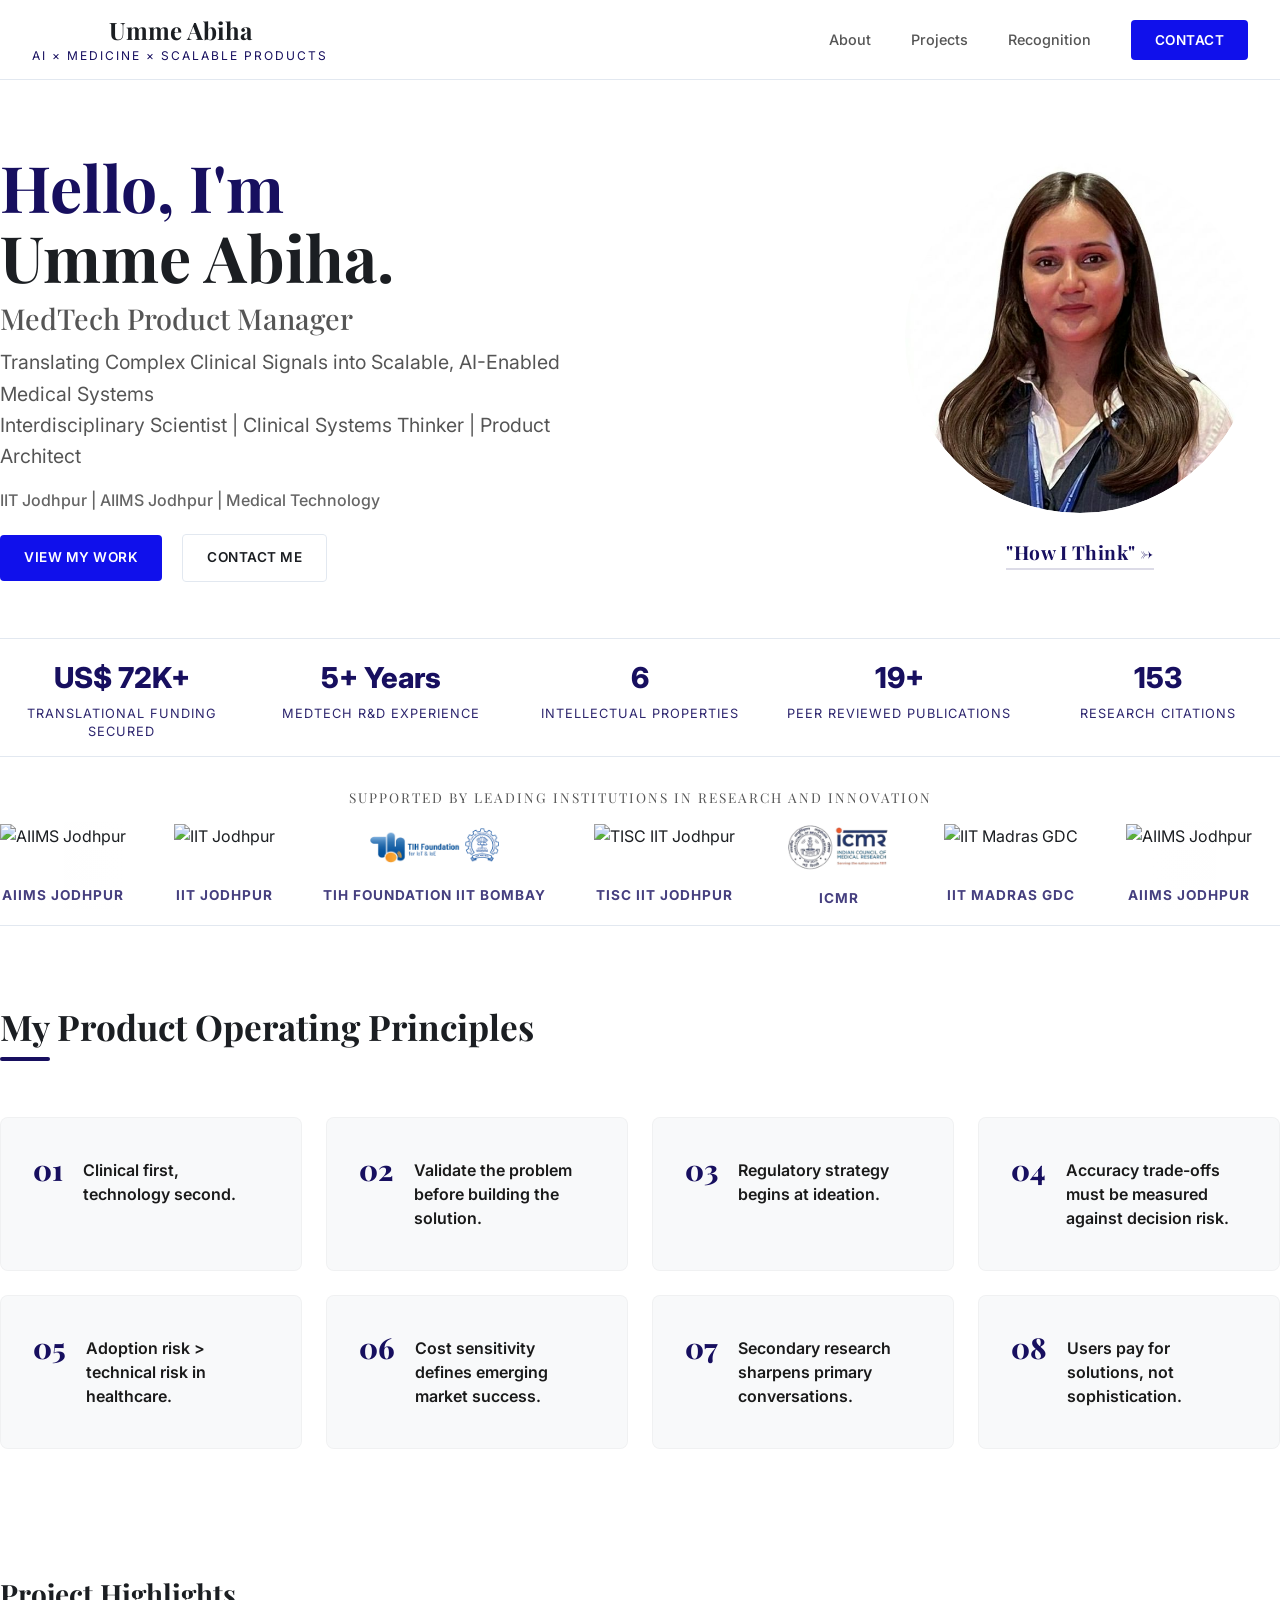
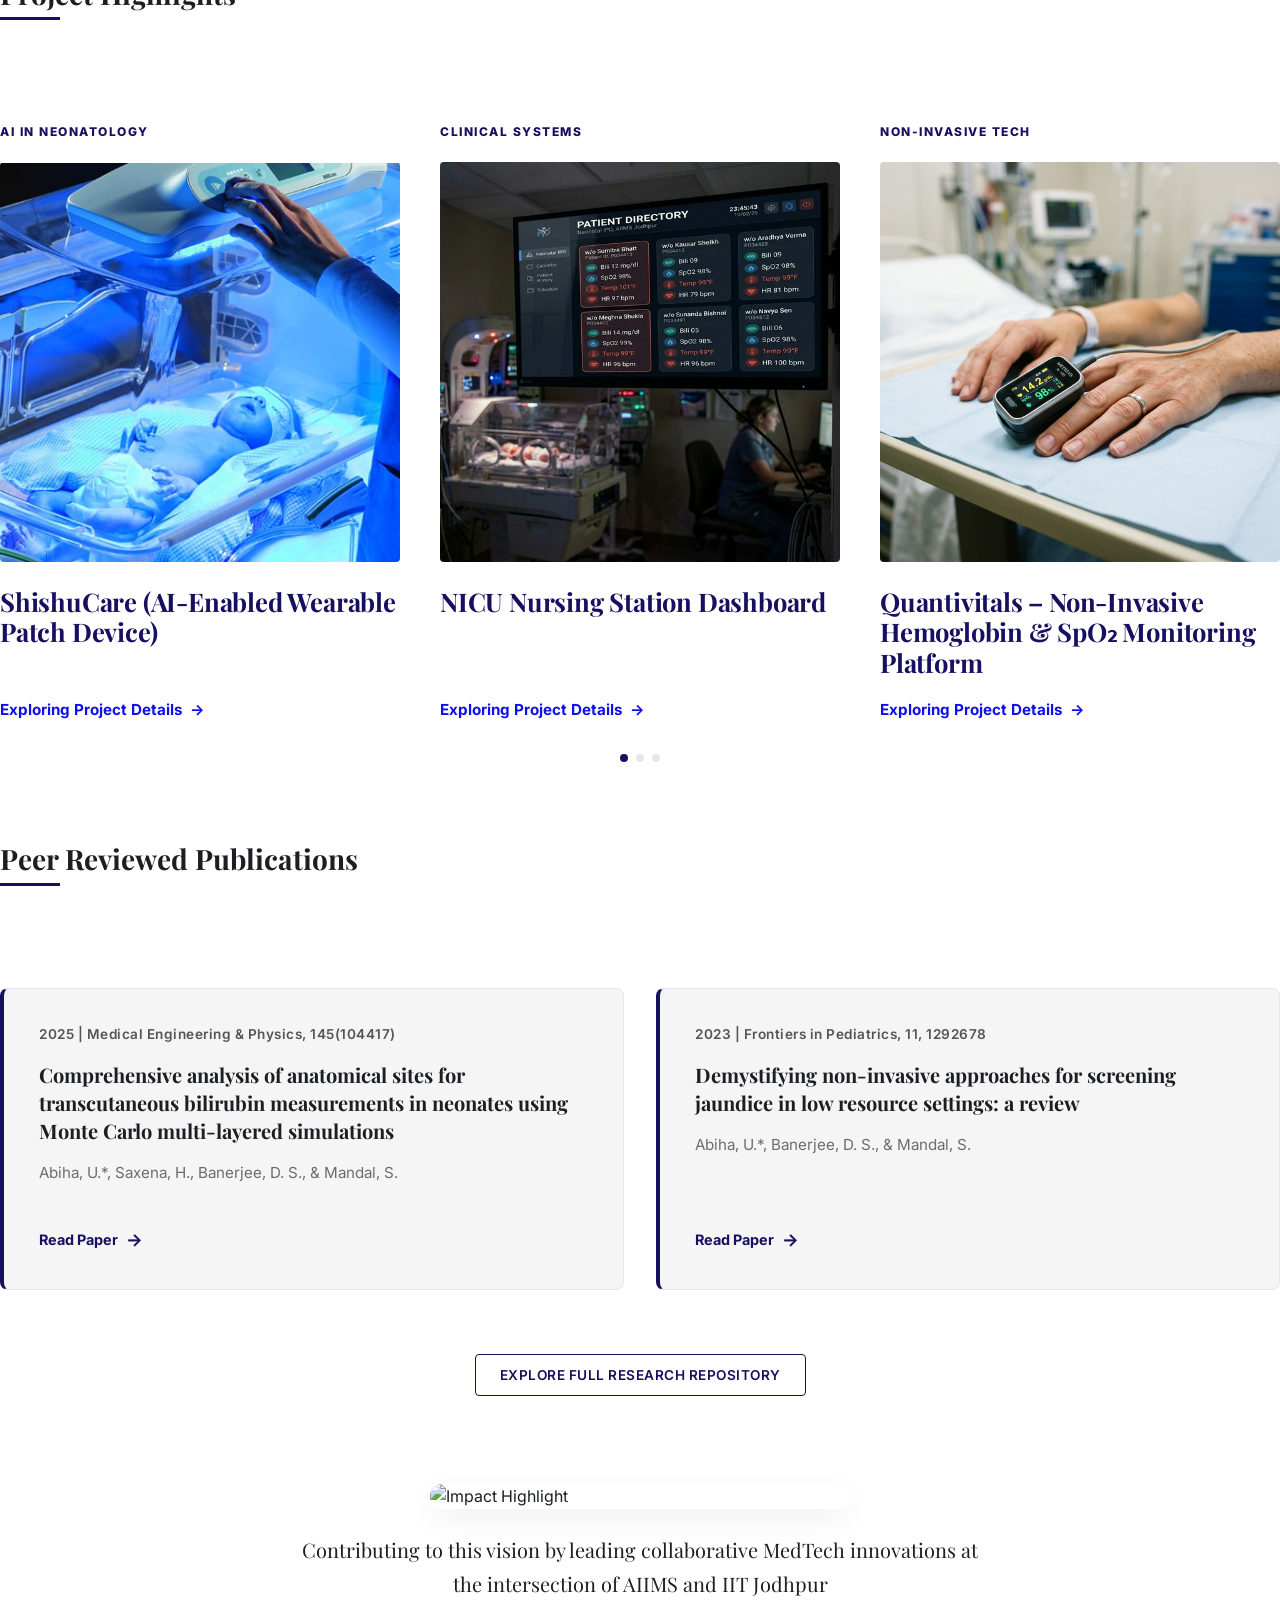
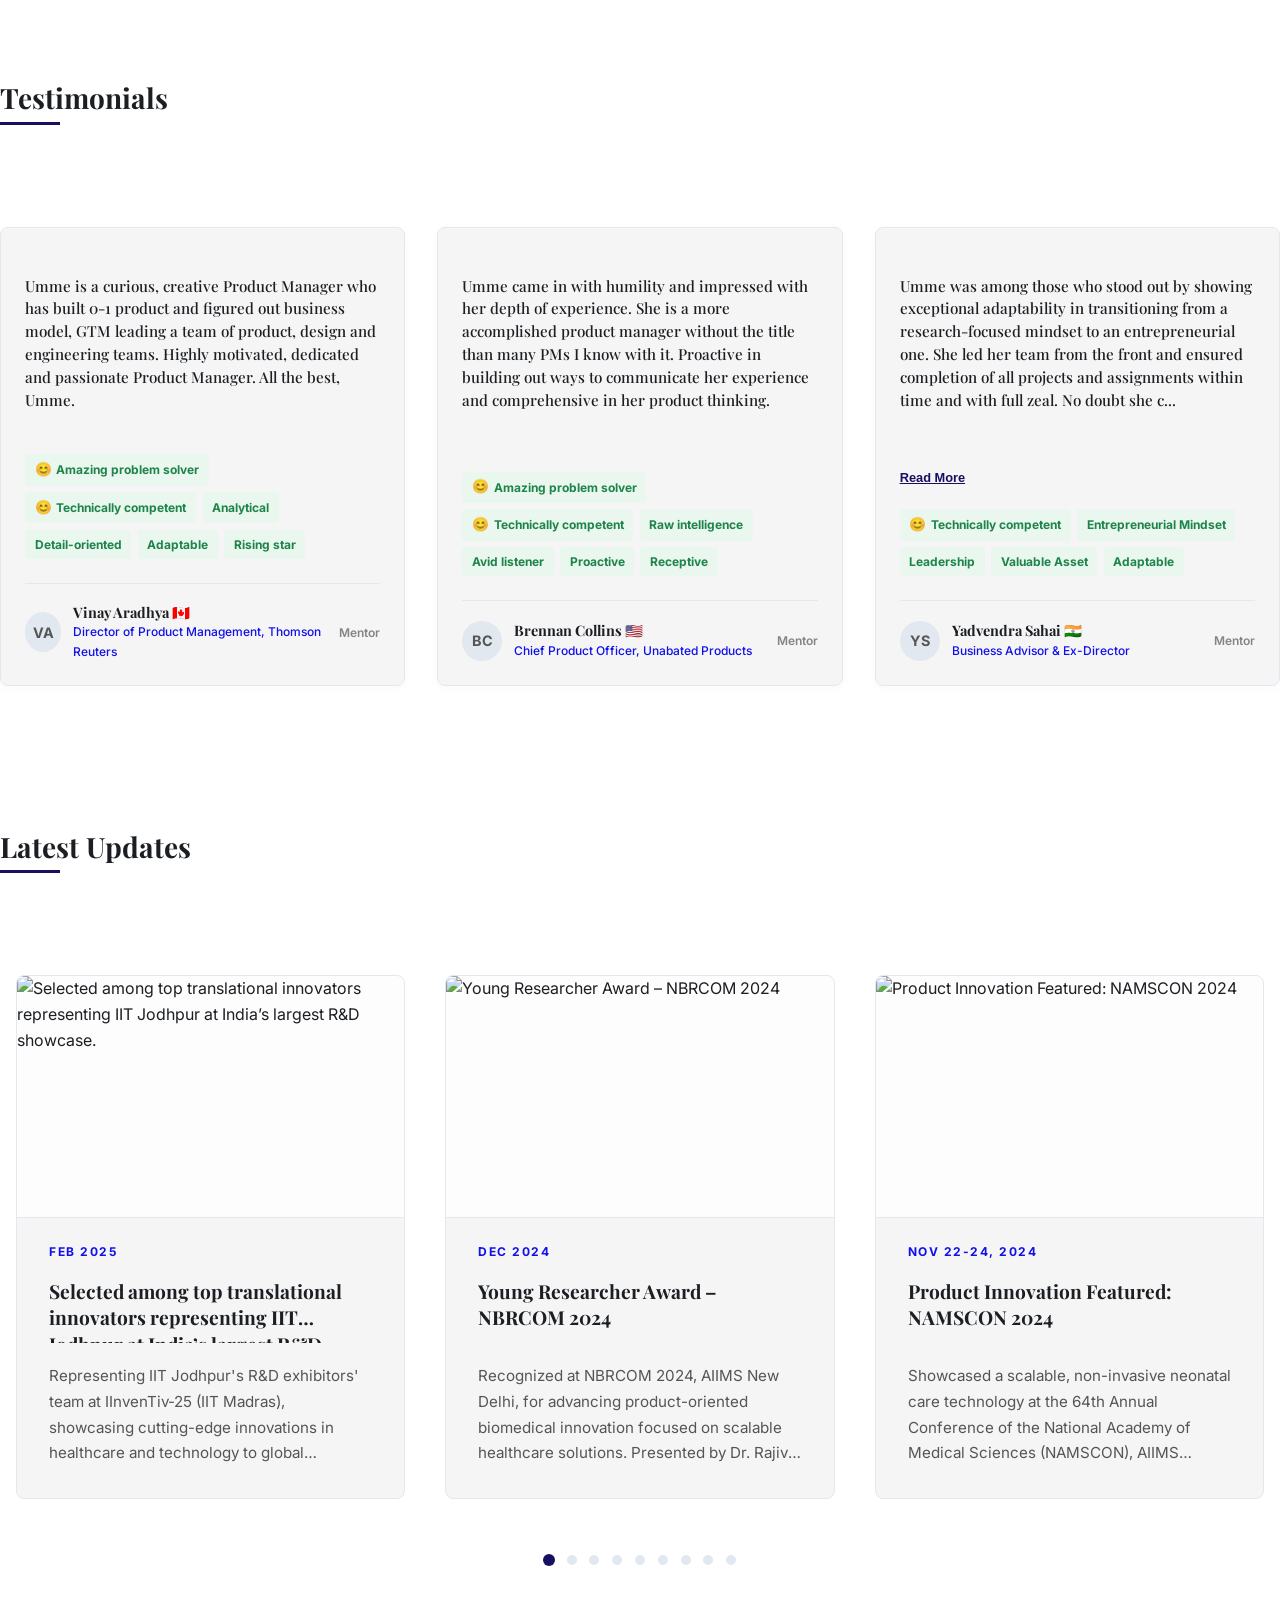
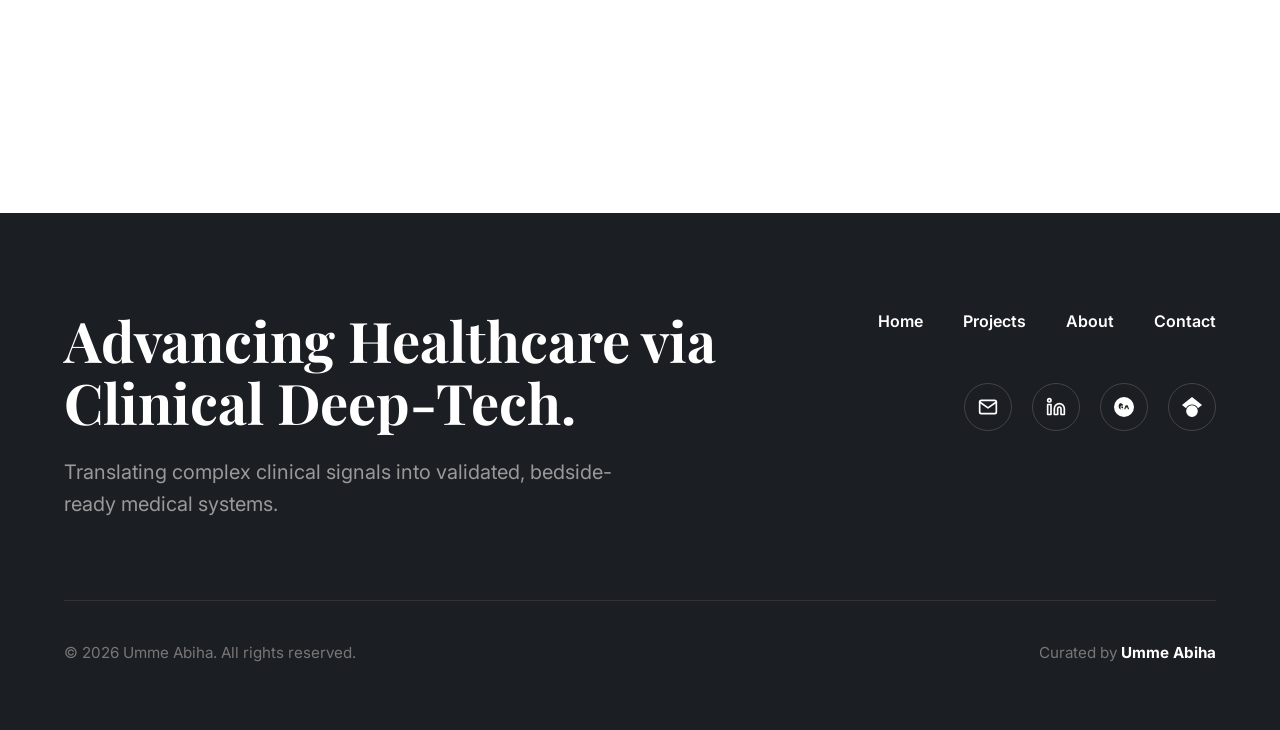
==== index.html @ c5a29313 "Initialize portfolio with site from Downloads" ====
<!DOCTYPE html>
<html lang="en">

<head>
    <meta charset="UTF-8">
    <meta name="viewport" content="width=device-width, initial-scale=1.0">
    <title>Science & Product | Umme Abiha</title>
    <meta name="description" content="Portfolio of a Scientific and Product Manager">

    <!-- Fonts -->
    <link rel="preconnect" href="https://fonts.googleapis.com">
    <link rel="preconnect" href="https://fonts.gstatic.com" crossorigin>
    <link
        href="https://fonts.googleapis.com/css2?family=Inter:wght@300;400;500;600;700&family=Playfair+Display:wght@400;700&display=swap"
        rel="stylesheet">

    <!-- Styles -->
    <link rel="stylesheet" href="css/styles.css?v=6">
</head>

<body>
    <div id="app-layout">
        <header id="main-header">
            <div class="container">
                <a href="#home" class="logo">
                    <span class="logo-name">Umme Abiha</span>
                    <span class="logo-title">AI × Medicine × Scalable Products</span>
                </a>

                <button id="mobile-menu-btn" aria-label="Toggle Menu">
                    <span></span>
                    <span></span>
                    <span></span>
                </button>

                <nav id="main-nav">
                    <ul>
                        <li><a href="#about" data-page="about">About</a></li>
                        <li><a href="#projects" data-page="projects">Projects</a></li>
                        <li><a href="#recognition" data-page="recognition">Recognition</a></li>
                        <li><a href="#contact" data-page="contact" class="btn-primary">Contact</a></li>
                    </ul>
                </nav>
            </div>
        </header>

        <main id="main-content">
            <!-- Content injected via JS -->
            <div class="loading-spinner"></div>
        </main>


        <footer id="main-footer">
            <div class="container">
                <div class="footer-cta-row">
                    <div class="footer-cta-content">
                        <h3 class="footer-cta-title">Advancing Healthcare via Clinical Deep-Tech.</h3>
                        <p class="footer-cta-subtext">Translating complex clinical signals into validated, bedside-ready
                            medical systems.</p>
                    </div>
                    <div class="footer-nav-col">
                        <ul class="footer-nav-links">
                            <li><a href="#home">Home</a></li>
                            <li><a href="#projects">Projects</a></li>
                            <li><a href="#about">About</a></li>
                            <li><a href="#contact">Contact</a></li>
                        </ul>
                        <div class="footer-social-circles">
                            <a href="mailto:drummeabiha04@gmail.com" class="social-circle" aria-label="Email">
                                <svg viewBox="0 0 24 24" fill="none" stroke="currentColor" stroke-width="2"
                                    stroke-linecap="round" stroke-linejoin="round">
                                    <path
                                        d="M4 4h16c1.1 0 2 .9 2 2v12c0 1.1-.9 2-2 2H4c-1.1 0-2-.9-2-2V6c0-1.1.9-2 2-2z">
                                    </path>
                                    <polyline points="22,6 12,13 2,6"></polyline>
                                </svg>
                            </a>
                            <a href="https://www.linkedin.com/in/umme-abiha-884296121/" class="social-circle"
                                target="_blank" aria-label="LinkedIn">
                                <svg viewBox="0 0 24 24" fill="none" stroke="currentColor" stroke-width="2"
                                    stroke-linecap="round" stroke-linejoin="round">
                                    <path
                                        d="M16 8a6 6 0 0 1 6 6v7h-4v-7a2 2 0 0 0-2-2 2 2 0 0 0-2 2v7h-4v-7a6 6 0 0 1 6-6z">
                                    </path>
                                    <rect x="2" y="9" width="4" height="12"></rect>
                                    <circle cx="4" cy="4" r="2"></circle>
                                </svg>
                            </a>
                            <a href="https://www.researchgate.net/profile/Umme-Abiha-2" class="social-circle"
                                target="_blank" aria-label="ResearchGate">
                                <svg viewBox="0 0 24 24" fill="currentColor">
                                    <path
                                        d="M19.5,4.5a1.5,1.5,0,0,1,1.5,1.5,1.5,1.5,0,0,1-1.5,1.5,1.5,1.5,0,0,1-1.5-1.5A1.5,1.5,0,0,1,19.5,4.5ZM13.88,10.12l-1.61,4.28a.18.18,0,0,0,.19.25h1.22l.66-2H16l.66,2h1.22a.18.18,0,0,0,.19-.25l-1.61-4.28a.42.42,0,0,0-.39-.27H14.27A.42.42,0,0,0,13.88,10.12ZM24,12A12,12,0,1,1,12,0,12,12,0,0,1,24,12ZM10.51,7.22l-.18-.08A1.88,1.88,0,0,0,9,7.06a3.25,3.25,0,0,0-2.47,1.15A4.47,4.47,0,0,0,5.63,11a5.61,5.61,0,0,0,.3,2,3.31,3.31,0,0,0,1.21,1.53,2.77,2.77,0,0,0,1.59.45,3.35,3.35,0,0,0,2.1-.73V11.45H8.76l-.16.12a.18.18,0,0,0-.07.21l.48,1.26a.18.18,0,0,0,.21.11h1.31v.61a1.2,1.2,0,0,1-.53.9,1.6,1.6,0,0,1-.83.2,1.21,1.21,0,0,1-1-.48,2.79,2.79,0,0,1-.41-1.84,2.94,2.94,0,0,1,.45-1.88,1.21,1.21,0,0,1,1-.45,1.12,1.12,0,0,1,.69.2l.14.12a.18.18,0,0,0,.26,0l.85-.85a.18.18,0,0,0,0-.26,3.17,3.17,0,0,0-2-1.07l-.14,0V7.22h0Z">
                                    </path>
                                </svg>
                            </a>
                            <a href="https://scholar.google.com/citations?user=S5GISogAAAAJ&hl=en" class="social-circle"
                                target="_blank" aria-label="Google Scholar">
                                <svg viewBox="0 0 24 24" fill="currentColor">
                                    <path
                                        d="M12 24a7 7 0 1 1 0-14 7 7 0 0 1 0 14zm0-24L0 9.5l4.838 3.94A8 8 0 0 1 12 9a8 8 0 0 1 7.162 4.44L24 9.5z">
                                    </path>
                                </svg>
                            </a>
                        </div>
                    </div>
                </div>
                <div class="footer-bottom-row">
                    <p class="copyright">© 2026 Umme Abiha. All rights reserved.</p>
                    <p class="credits">Curated by <strong>Umme Abiha</strong></p>
                </div>
            </div>
        </footer>
    </div>

    <!-- Scripts -->
    <script src="js/data.js?v=6"></script>
    <script src="js/views.js?v=6"></script>
    <script src="js/app.js?v=6"></script>
</body>

</html>
---- css/styles.css ----
:root {
    /* Colors - Clean White Theme */
    --color-bg: #ffffff;
    /* Pure White */
    --color-bg-alt: #f5f5f5;
    /* Medtronic Light Gray */
    --color-text-main: #1b1e22;
    /* High contrast charcoal */
    --color-text-muted: #555555;
    /* Medtronic Gray */

    --color-accent: #170f5f;
    /* Medtronic Navy */
    --color-accent-glow: rgba(23, 15, 95, 0.15);
    --color-secondary: #1010eb;
    /* Medtronic Action Blue */

    --color-border: #e2e8f0;
    /* Slate 200 */

    /* Typography */
    --font-sans: 'Inter', sans-serif;
    --font-serif: 'Playfair Display', serif;

    /* Spacing */
    --nav-height: 80px;
    --container-max-width: 1400px;
    --spacing-sm: 0.5rem;
    --spacing-md: 1rem;
    --spacing-lg: 2rem;
    --spacing-xl: 4rem;

    /* Transitions */
    --transition-fast: 0.2s ease;
    --transition-normal: 0.3s ease;
}

/* Reset & Base */
* {
    box-sizing: border-box;
    margin: 0;
    padding: 0;
}

html {
    scroll-behavior: smooth;
}

body {
    font-family: var(--font-sans);
    background-color: var(--color-bg);
    color: var(--color-text-main);
    line-height: 1.6;
    overflow-x: hidden;
}

a {
    text-decoration: none;
    color: inherit;
    transition: var(--transition-fast);
}

ul {
    list-style: none;
}

img {
    max-width: 100%;
    display: block;
}

/* Typography */
h1,
h2,
h3,
h4,
h5,
h6 {
    font-family: var(--font-serif);
    font-weight: 700;
    line-height: 1.2;
    margin-bottom: var(--spacing-md);
}

h1 {
    font-size: 3.5rem;
}

h2 {
    font-size: 2.5rem;
    color: var(--color-accent);
}

h3 {
    font-size: 1.75rem;
}

p {
    margin-bottom: var(--spacing-md);
}

/* Layout */
.container {
    max-width: var(--container-max-width);
    margin: 0 auto;
    padding: 0 var(--spacing-lg);
}

#app-layout {
    display: flex;
    flex-direction: column;
    min-height: 100vh;
}

#main-content {
    flex: 1;
    margin-top: var(--nav-height);
    padding: var(--spacing-xl) 0;
    opacity: 0;
    animation: fadeIn 0.5s forwards;
}

/* Navbar */
#main-header {
    position: fixed;
    top: 0;
    left: 0;
    width: 100%;
    height: var(--nav-height);
    background: rgba(255, 255, 255, 0.9);
    backdrop-filter: blur(12px);
    -webkit-backdrop-filter: blur(12px);
    border-bottom: 1px solid var(--color-border);
    z-index: 1000;
    display: flex;
    align-items: center;
}

#main-header .container {
    display: flex;
    justify-content: space-between;
    align-items: center;
    width: 100%;
}

.logo {
    display: flex;
    flex-direction: column;
    line-height: 1;
    align-items: center;
}

.logo-name {
    font-family: var(--font-serif);
    font-weight: 700;
    font-size: 1.5rem;
    color: var(--color-text-main);
    text-align: center;
}

.logo-title {
    font-size: 0.75rem;
    text-transform: uppercase;
    letter-spacing: 2px;
    color: var(--color-accent);
    margin-top: 8px;
    text-align: center;
}

#main-nav ul {
    display: flex;
    gap: 2.5rem;
}

#main-nav a {
    font-size: 0.9rem;
    font-weight: 500;
    color: var(--color-text-muted);
    position: relative;
    padding: 0.5rem 0;
}

#main-nav a:hover,
#main-nav a.active {
    color: var(--color-text-main);
}

#main-nav a::after {
    content: '';
    position: absolute;
    bottom: 0;
    left: 0;
    width: 0;
    height: 2px;
    background: var(--color-accent);
    transition: width 0.3s ease;
}

#main-nav a:hover::after,
#main-nav a.active::after {
    width: 100%;
}

.btn-primary {
    background: var(--color-secondary);
    color: #ffffff !important;
    padding: 0.75rem 1.5rem !important;
    border-radius: 4px;
    font-weight: 600 !important;
    text-transform: uppercase;
    letter-spacing: 0.5px;
    font-size: 0.85rem !important;
    transition: all 0.3s ease;
}

.btn-primary:hover {
    background: #0000d1;
    /* Darker Action Blue */
    box-shadow: 0 4px 12px rgba(16, 16, 235, 0.25);
    transform: translateY(-1px);
}

.btn-primary::after {
    display: none !important;
}

/* Mobile Menu Button */
#mobile-menu-btn {
    display: none;
    background: none;
    border: none;
    cursor: pointer;
    flex-direction: column;
    gap: 6px;
}

#mobile-menu-btn span {
    display: block;
    width: 25px;
    height: 2px;
    background-color: var(--color-text-main);
    transition: 0.3s;
}

/* Sections */
.section-title {
    margin-bottom: var(--spacing-xl);
    position: relative;
    display: inline-block;
}

.section-title::after {
    content: '';
    position: absolute;
    bottom: -10px;
    left: 0;
    width: 60px;
    height: 3px;
    background: var(--color-accent);
}

/* Card Styles */
.card-grid {
    display: grid;
    grid-template-columns: repeat(auto-fill, minmax(300px, 1fr));
    gap: var(--spacing-lg);
}

.card {
    background: var(--color-bg-alt);
    border: 1px solid var(--color-border);
    border-radius: 8px;
    padding: 1.25rem 1.5rem;
    transition: var(--transition-normal);
}

.card:hover {
    transform: translateY(-3px);
    border-color: var(--color-accent);
    box-shadow: 0 6px 20px -8px rgba(0, 0, 0, 0.4);
}

.card-date {
    font-size: 0.8rem;
    color: var(--color-secondary);
    margin-bottom: 0.4rem;
    text-transform: uppercase;
    letter-spacing: 1px;
}

.card-title {
    font-size: 1.05rem;
    margin-bottom: 0.4rem;
    color: var(--color-text-main);
}

.card-desc {
    color: var(--color-text-muted);
    font-size: 0.85rem;
}

/* IP List Styles */
.ip-list {
    margin-top: 0.5rem;
    display: flex;
    flex-direction: column;
}

.ip-item {
    display: flex;
    gap: 3rem;
    padding: 1.25rem 0;
    border-bottom: 1px solid var(--color-border);
    transition: background 0.2s ease;
}

.ip-item:first-child {
    border-top: 1px solid var(--color-border);
}

.ip-item-meta {
    flex: 0 0 220px;
    display: flex;
    flex-direction: column;
    gap: 0.25rem;
}

.ip-item-content {
    flex: 1;
}

.ip-year {
    font-size: 0.85rem;
    font-weight: 700;
    color: var(--color-secondary);
    text-transform: uppercase;
    letter-spacing: 1px;
}

.ip-status {
    font-size: 0.8rem;
    color: var(--color-text-muted);
    font-weight: 500;
}

.ip-title {
    font-family: var(--font-serif);
    font-size: 1.3rem;
    color: var(--color-text-main);
    margin-bottom: 0.5rem;
    line-height: 1.3;
}

.ip-id {
    font-size: 0.9rem;
    color: var(--color-text-muted);
    font-family: var(--font-sans);
}

@media (max-width: 768px) {
    .ip-item {
        flex-direction: column;
        gap: 0.75rem;
        padding: 1.5rem 0;
    }

    .ip-item-meta {
        flex: none;
    }
}

/* Footer */
#main-footer {
    border-top: 1px solid var(--color-border);
    padding: var(--spacing-lg) 0;
    margin-top: auto;
    font-size: 0.9rem;
    color: var(--color-text-muted);
}

.footer-content {
    display: flex;
    justify-content: space-between;
    align-items: center;
}

.footer-right {
    display: flex;
    gap: var(--spacing-lg);
}

/* Animations */
@keyframes fadeIn {
    from {
        opacity: 0;
        transform: translateY(10px);
    }

    to {
        opacity: 1;
        transform: translateY(0);
    }
}

/* Responsive */
@media (max-width: 768px) {
    h1 {
        font-size: 2.5rem;
    }

    h2 {
        font-size: 2rem;
    }

    #mobile-menu-btn {
        display: flex;
    }

    #main-nav {
        display: none;
        /* simple toggle for now */
        position: absolute;
        top: var(--nav-height);
        left: 0;
        width: 100%;
        background: var(--color-bg);
        border-bottom: 1px solid var(--color-border);
        padding: var(--spacing-lg);
    }

    #main-nav.open {
        display: block;
    }

    #main-nav ul {
        flex-direction: column;
        gap: var(--spacing-md);
        align-items: center;
    }

    /* Hero Responsive */
    .hero-content {
        flex-direction: column-reverse;
        text-align: center;
        padding: 2rem 0 !important;
        gap: 2rem !important;
    }

    .hero-content h1 {
        font-size: 2.5rem !important;
    }

    .hero-content h2 {
        font-size: 1.25rem !important;
    }

    .hero-content .btn-primary {
        width: 100%;
        justify-content: center;
        display: flex;
    }

    .hero-content>div:first-child>div {
        justify-content: center;
    }

    .hero-image img {
        width: 200px !important;
        height: 200px !important;
        border-width: 4px !important;
    }
}

/* Logo Scrolling Section */
.logo-scroll-container {
    overflow: hidden;
    width: 100%;
    background: linear-gradient(90deg, var(--color-bg) 0%, transparent 10%, transparent 90%, var(--color-bg) 100%);
    padding: 2rem 0;
}

.logo-scroll {
    display: flex;
    gap: 3rem;
    animation: scroll 60s linear infinite;
    width: fit-content;
    align-items: center;
}

.partner-item {
    display: flex;
    flex-direction: column;
    align-items: center;
    gap: 1rem;
    transition: all 0.3s ease;
    flex-shrink: 0;
    flex: 0 0 auto;
}

.partner-logo {
    height: 45px;
    width: auto;
    object-fit: contain;
}

.icmr-logo {
    height: 50px !important;
    width: auto !important;
    object-fit: contain;
}

.partner-name {
    font-size: 0.85rem;
    font-weight: 700;
    color: var(--color-accent);
    text-transform: uppercase;
    letter-spacing: 1px;
    white-space: nowrap;
    opacity: 0.8;
}

.partner-item:hover {
    transform: scale(1.1);
}

.partner-item:hover .partner-name {
    opacity: 1;
}

@keyframes scroll {
    0% {
        transform: translateX(0);
    }

    100% {
        transform: translateX(-50%);
    }
}

/* Global Floating Logo Strip */
#global-logo-strip {
    position: fixed;
    bottom: 0;
    left: 0;
    width: 100%;
    z-index: 900;
    background: rgba(255, 255, 255, 0.9);
    backdrop-filter: blur(10px);
    -webkit-backdrop-filter: blur(10px);
    border-top: 1px solid var(--color-border);
    padding: 0.75rem 0;
    box-shadow: 0 -5px 20px rgba(0, 0, 0, 0.05);
}

#global-logo-strip .logo-scroll-container {
    padding: 0;
    background: none;
}

#global-logo-strip .partner-logo {
    height: 45px;
    /* Reduced for fixed strip */
    opacity: 0.8;
}

#global-logo-strip .partner-logo:hover {
    opacity: 1;
    transform: scale(1.1);
}

#global-logo-strip .logo-scroll {
    gap: 4rem;
}

/* Add padding to footer to account for floating strip removed */
/* --- Contact Section & Modern Footer Redesign --- */
.contact-grid {
    display: grid;
    grid-template-columns: 1.2fr 0.8fr;
    gap: 2rem;
    margin-top: 3rem;
}

.contact-card {
    background: var(--color-bg-alt);
    border-radius: 32px;
    padding: 3.5rem;
    display: flex;
    flex-direction: column;
    justify-content: space-between;
    transition: transform 0.3s ease, box-shadow 0.3s ease;
}

.contact-card:hover {
    transform: translateY(-5px);
    box-shadow: 0 10px 30px rgba(0, 0, 0, 0.05);
}

.contact-card h2 {
    font-size: 3.2rem;
    line-height: 1.1;
    margin-bottom: 2rem;
    color: var(--color-text-main);
    font-family: var(--font-serif);
}

.contact-label {
    text-transform: uppercase;
    font-size: 0.75rem;
    letter-spacing: 0.1em;
    color: var(--color-text-muted);
    font-weight: 700;
    margin-bottom: 0.5rem;
}

.contact-value {
    font-size: 1.5rem;
    font-weight: 500;
    margin-bottom: 2.5rem;
}

.contact-social-icons {
    display: flex;
    gap: 1.5rem;
    margin-top: 1rem;
}

.contact-social-icon {
    width: 44px;
    height: 44px;
    display: flex;
    align-items: center;
    justify-content: center;
    background: #e2e8f0;
    border-radius: 50%;
    transition: all 0.3s ease;
}

.contact-social-icon:hover {
    background: var(--color-accent);
    color: #fff;
    transform: scale(1.1);
}

#main-footer {
    background-color: #1b1e22;
    color: #ffffff;
    padding: 6rem 0 3rem 0;
    margin-top: 6rem;
    font-family: 'Inter', sans-serif;
    border: none;
}

#main-footer .container {
    max-width: 1400px;
    margin: 0 auto;
    padding: 0 4rem;
}

.footer-cta-row {
    display: flex;
    justify-content: space-between;
    align-items: flex-start;
    gap: 4rem;
    margin-bottom: 5rem;
}

.footer-cta-content {
    flex: 1;
    max-width: 700px;
}

.footer-cta-title {
    font-size: 3.5rem;
    font-weight: 700;
    margin-bottom: 1.5rem;
    font-family: 'Playfair Display', serif;
    color: #ffffff !important;
    line-height: 1.1;
}

.footer-cta-subtext {
    font-size: 1.25rem;
    color: #999;
    max-width: 550px;
    line-height: 1.6;
    margin: 0;
}

.footer-nav-col {
    display: flex;
    flex-direction: column;
    align-items: flex-end;
    gap: 3rem;
    min-width: 300px;
}

.footer-nav-links {
    display: flex;
    gap: 2.5rem;
    list-style: none;
    padding: 0;
    margin: 0;
}

.footer-nav-links a {
    color: #ffffff;
    font-weight: 600;
    font-size: 1rem;
    text-decoration: none;
    transition: opacity 0.3s ease;
}

.footer-nav-links a:hover {
    opacity: 0.7;
}

.footer-social-circles {
    display: flex;
    gap: 1.25rem;
}

.social-circle {
    width: 48px;
    height: 48px;
    border: 1px solid #444;
    border-radius: 50%;
    display: flex;
    align-items: center;
    justify-content: center;
    color: #ffffff;
    text-decoration: none;
    transition: all 0.3s ease;
}

.social-circle:hover {
    background: #ffffff;
    color: #1b1e22;
    border-color: #ffffff;
    transform: translateY(-3px);
}

.social-circle svg {
    width: 20px;
    height: 20px;
}

.footer-bottom-row {
    display: flex;
    justify-content: space-between;
    align-items: center;
    padding-top: 2.5rem;
    border-top: 1px solid #333;
    font-size: 0.95rem;
    color: #777;
}

.footer-bottom-row strong {
    color: #ffffff;
}

@media (max-width: 1024px) {
    #main-footer .container {
        padding: 0 2rem;
    }
}

@media (max-width: 992px) {
    .footer-cta-row {
        flex-direction: column;
        gap: 3rem;
    }

    .footer-nav-col {
        align-items: flex-start;
        width: 100%;
    }

    .footer-cta-title {
        font-size: 2.8rem;
    }
}

@media (max-width: 600px) {
    .footer-nav-links {
        flex-direction: column;
        gap: 1rem;
    }

    .footer-bottom-row {
        flex-direction: column;
        gap: 1.5rem;
        text-align: center;
    }
}

@media (max-width: 992px) {
    .contact-grid {
        grid-template-columns: 1fr;
    }

    .footer-cta-title {
        font-size: 2.8rem;
    }
}

@media (max-width: 768px) {
    .logo-scroll {
        gap: 3rem;
    }

    .partner-logo {
        height: 80px;
    }
}

/* Product Card Interactivity */
.product-card:hover img {
    transform: scale(1.08);
}

.product-card:hover .product-card-overlay {
    opacity: 1 !important;
}

.product-card:hover a {
    gap: 0.75rem !important;
}

@media (max-width: 992px) {
    .product-grid {
        grid-template-columns: 1fr 1fr !important;
    }
}

@media (max-width: 600px) {
    .product-grid {
        grid-template-columns: 1fr !important;
    }
}

/* ── Publication Cluster Accordion ── */
.pub-cluster {
    border: 1px solid var(--color-border);
    border-radius: 10px;
    margin-bottom: 1.25rem;
    overflow: hidden;
    background: var(--color-bg-alt);
    transition: box-shadow 0.2s ease;
}

.pub-cluster[open] {
    box-shadow: 0 4px 20px rgba(0, 0, 0, 0.07);
}

.pub-cluster-summary {
    display: flex;
    align-items: center;
    justify-content: space-between;
    padding: 1.4rem 1.75rem;
    cursor: pointer;
    list-style: none;
    user-select: none;
    transition: background 0.2s ease;
}

.pub-cluster-summary::-webkit-details-marker {
    display: none;
}

.pub-cluster-summary:hover {
    background: var(--color-border);
}

.pub-cluster-title {
    font-size: 1.2rem;
    font-weight: 700;
    color: var(--color-text-main);
    font-family: var(--font-serif);
    letter-spacing: -0.2px;
}

.pub-cluster-arrow {
    font-size: 0.9rem;
    color: var(--color-accent);
    transition: transform 0.3s ease;
    flex-shrink: 0;
    margin-left: 1rem;
}

.pub-cluster[open] .pub-cluster-arrow {
    transform: rotate(180deg);
}

.pub-cluster-body {
    display: flex;
    flex-direction: column;
    gap: 1rem;
    padding: 0 1.5rem 1.5rem;
    border-top: 1px solid var(--color-border);
    padding-top: 1.25rem;
}

/* Project Video Styles */
.project-video-container {
    transition: var(--transition-normal);
    border: 1px solid var(--color-border);
}

.project-video-container:hover {
    transform: scale(1.01);
    box-shadow: 0 8px 30px rgba(23, 15, 95, 0.2);
}

.project-video-container video {
    display: block;
    cursor: pointer;
    border-radius: 8px;
}

/* Certifications Redesign */
.cert-grid {
    display: grid;
    grid-template-columns: repeat(auto-fit, minmax(440px, 1fr));
    gap: 1.5rem;
    margin-top: 1rem;
}

.cert-card {
    display: flex;
    align-items: center;
    gap: 1.5rem;
    background: #fff;
    border: 1px solid var(--color-border);
    border-radius: 12px;
    padding: 1.5rem;
    transition: all 0.3s cubic-bezier(0.4, 0, 0.2, 1);
}

.cert-card:hover {
    border-color: var(--color-accent);
    box-shadow: 0 4px 12px rgba(0, 0, 0, 0.05);
    transform: translateY(-2px);
}

.cert-logo-box {
    flex-shrink: 0;
    width: 68px;
    height: 68px;
    display: flex;
    align-items: center;
    justify-content: center;
    background: #ffffff;
    border: 1px solid #efefef;
    border-radius: 12px;
    padding: 10px;
    overflow: hidden;
    box-shadow: 0 2px 4px rgba(0, 0, 0, 0.02);
}

.cert-logo-box img {
    max-width: 100%;
    max-height: 100%;
    object-fit: contain;
}

.cert-info {
    flex: 1;
}

.cert-title {
    font-family: var(--font-main);
    font-size: 1.1rem;
    font-weight: 600;
    color: var(--color-text-main);
    margin: 0 0 0.25rem 0;
    line-height: 1.35;
}

.cert-issuer {
    font-family: var(--font-main);
    font-size: 0.95rem;
    color: var(--color-text-secondary);
    font-weight: 400;
    margin: 0;
}

@media (max-width: 992px) {
    .cert-grid {
        grid-template-columns: 1fr;
    }
}

@media (max-width: 600px) {
    .cert-card {
        padding: 1.25rem;
        gap: 1.25rem;
    }

    .cert-logo-box {
        width: 60px;
        height: 60px;
        padding: 8px;
    }

    .cert-title {
        font-size: 1rem;
    }
}

/* ─── MOBILE RESPONSIVENESS ─── */

/* Hero section mobile */
@media (max-width: 768px) {
    /* hero-intro: switch from row to column, image on top */
    .hero-intro {
        flex-direction: column-reverse !important;
        text-align: center !important;
        gap: 1.5rem !important;
        align-items: center !important;
    }

    /* Hero image: remove fixed flex-basis, let it shrink */
    .hero-image {
        flex: unset !important;
        width: 100% !important;
        height: auto !important;
        min-height: unset !important;
    }

    .hero-image img {
        width: 200px !important;
        height: 200px !important;
        margin: 0 auto;
    }

    .hero-image a {
        margin-top: 0.75rem !important;
    }

    /* Hero text: full width, center-aligned */
    .hero-intro > div:first-child {
        width: 100% !important;
        flex: unset !important;
    }

    /* Hero heading font sizes */
    #hero h1 {
        font-size: 2.6rem !important;
    }

    #hero h2 {
        font-size: 1.3rem !important;
    }

    #hero p {
        font-size: 1rem !important;
        max-width: 100% !important;
        white-space: normal !important;
    }

    /* Hero buttons: full-width stacked */
    .hero-btn-group {
        flex-direction: column !important;
        width: 100% !important;
        align-items: stretch !important;
    }

    .hero-btn-group a {
        width: 100% !important;
        text-align: center !important;
        justify-content: center !important;
        display: flex !important;
    }

    /* Hero section: no 100vh lock on mobile */
    #hero {
        min-height: unset !important;
        padding: 1.5rem 0 !important;
    }

    /* Strip margin */
    #hero .stats-strip {
        margin-top: 1.5rem !important;
    }

    /* Stats strip: 3-column grid on mobile */
    .stats-strip {
        grid-template-columns: repeat(3, 1fr) !important;
    }

    /* About page: bio + image grid → single column */
    .about-bio-grid {
        grid-template-columns: 1fr !important;
    }

    /* About edu/exp grid → single column */
    .about-edu-exp-grid {
        grid-template-columns: 1fr !important;
    }

    /* Testimonials: 3-col → 1-col */
    .testimonials-grid {
        grid-template-columns: 1fr !important;
    }

    /* Home publications: 2-col → 1-col */
    .home-pub-grid {
        grid-template-columns: 1fr !important;
    }

    /* Contact grid: 2-col → 1-col */
    .contact-grid {
        grid-template-columns: 1fr !important;
    }

    /* Section padding */
    .container {
        padding: 0 1rem !important;
    }

    #main-content {
        padding: 1.5rem 0 !important;
    }

    /* Contact card: reduce padding */
    .contact-card {
        padding: 2rem !important;
        border-radius: 16px !important;
    }

    .contact-card h2 {
        font-size: 2rem !important;
    }

    .contact-value {
        font-size: 1.1rem !important;
    }

    /* Footer */
    .footer-content {
        flex-direction: column !important;
        gap: 1rem !important;
        text-align: center !important;
    }
}

/* Very small screens (≤ 480px): tighten further */
@media (max-width: 480px) {
    .stats-strip {
        grid-template-columns: repeat(2, 1fr) !important;
        gap: 0.75rem !important;
    }

    #hero h1 {
        font-size: 2.2rem !important;
    }

    .hero-image img {
        width: 170px !important;
        height: 170px !important;
    }
}
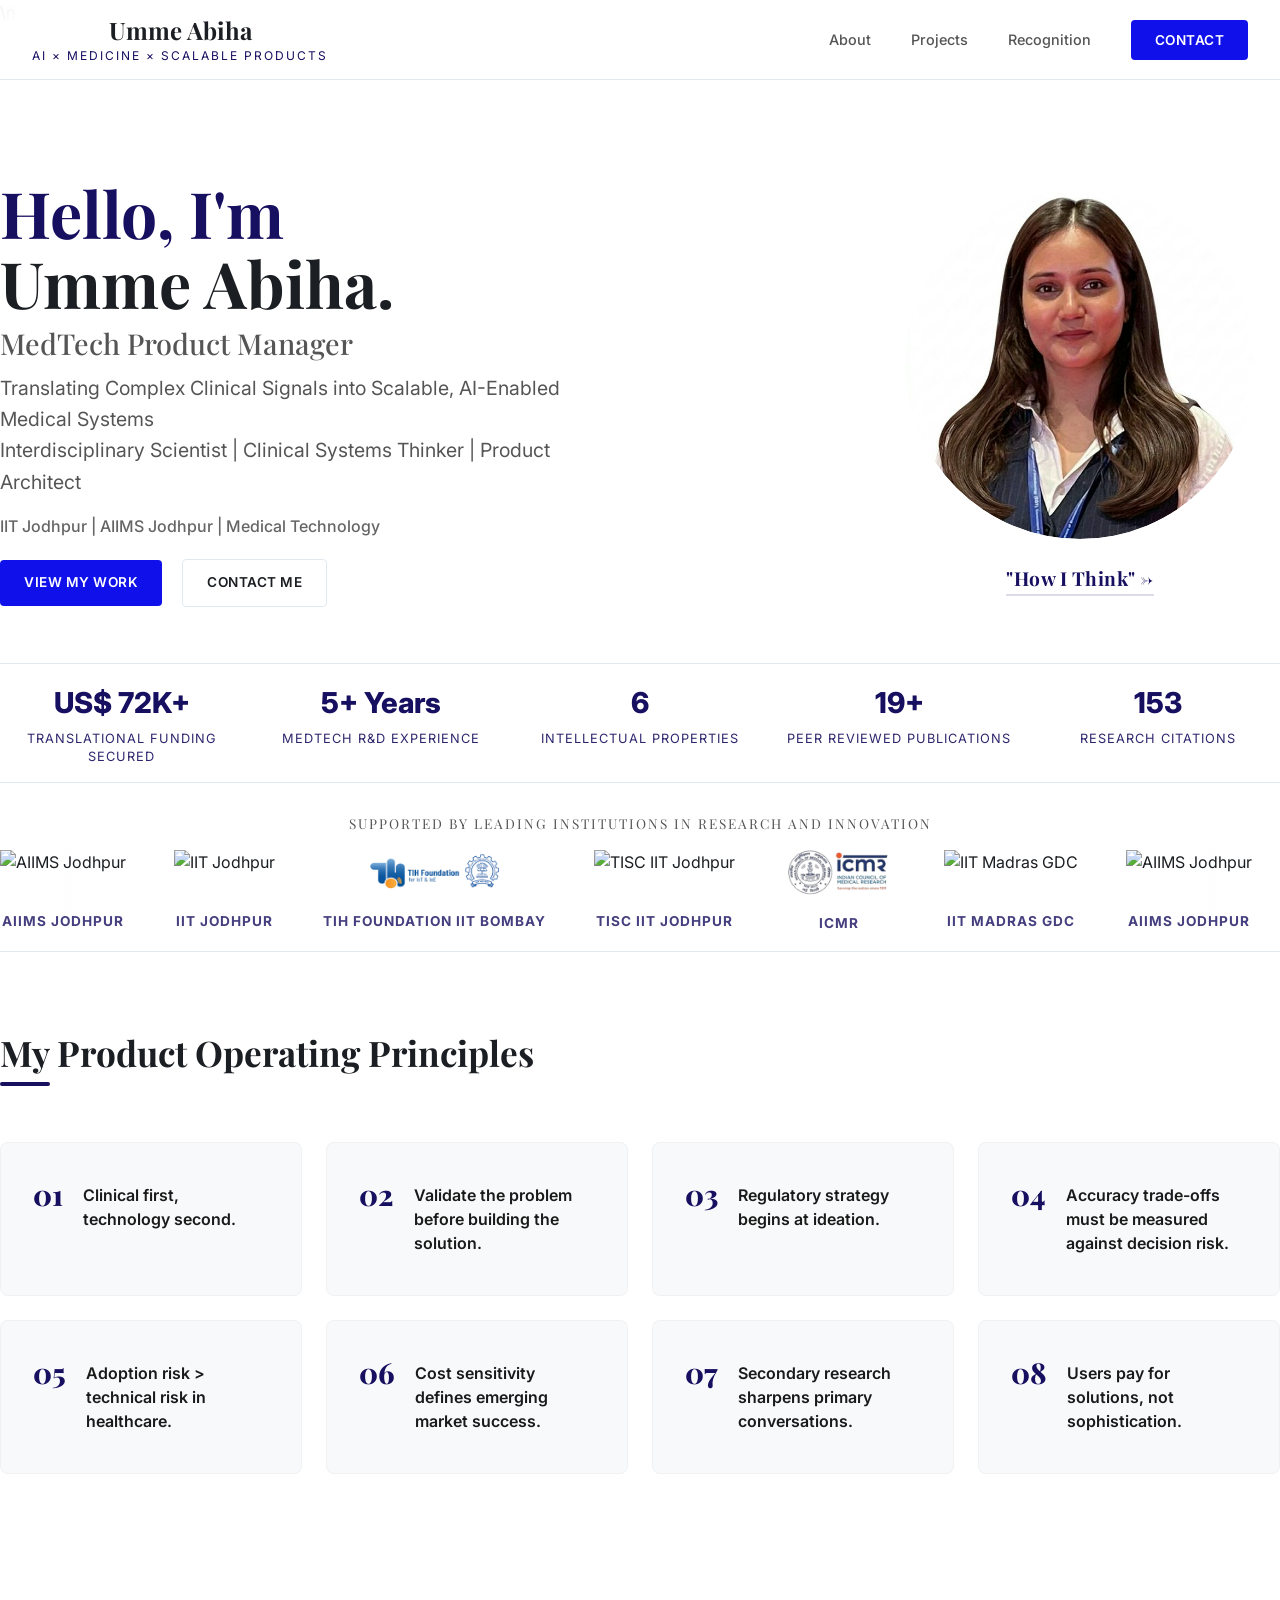
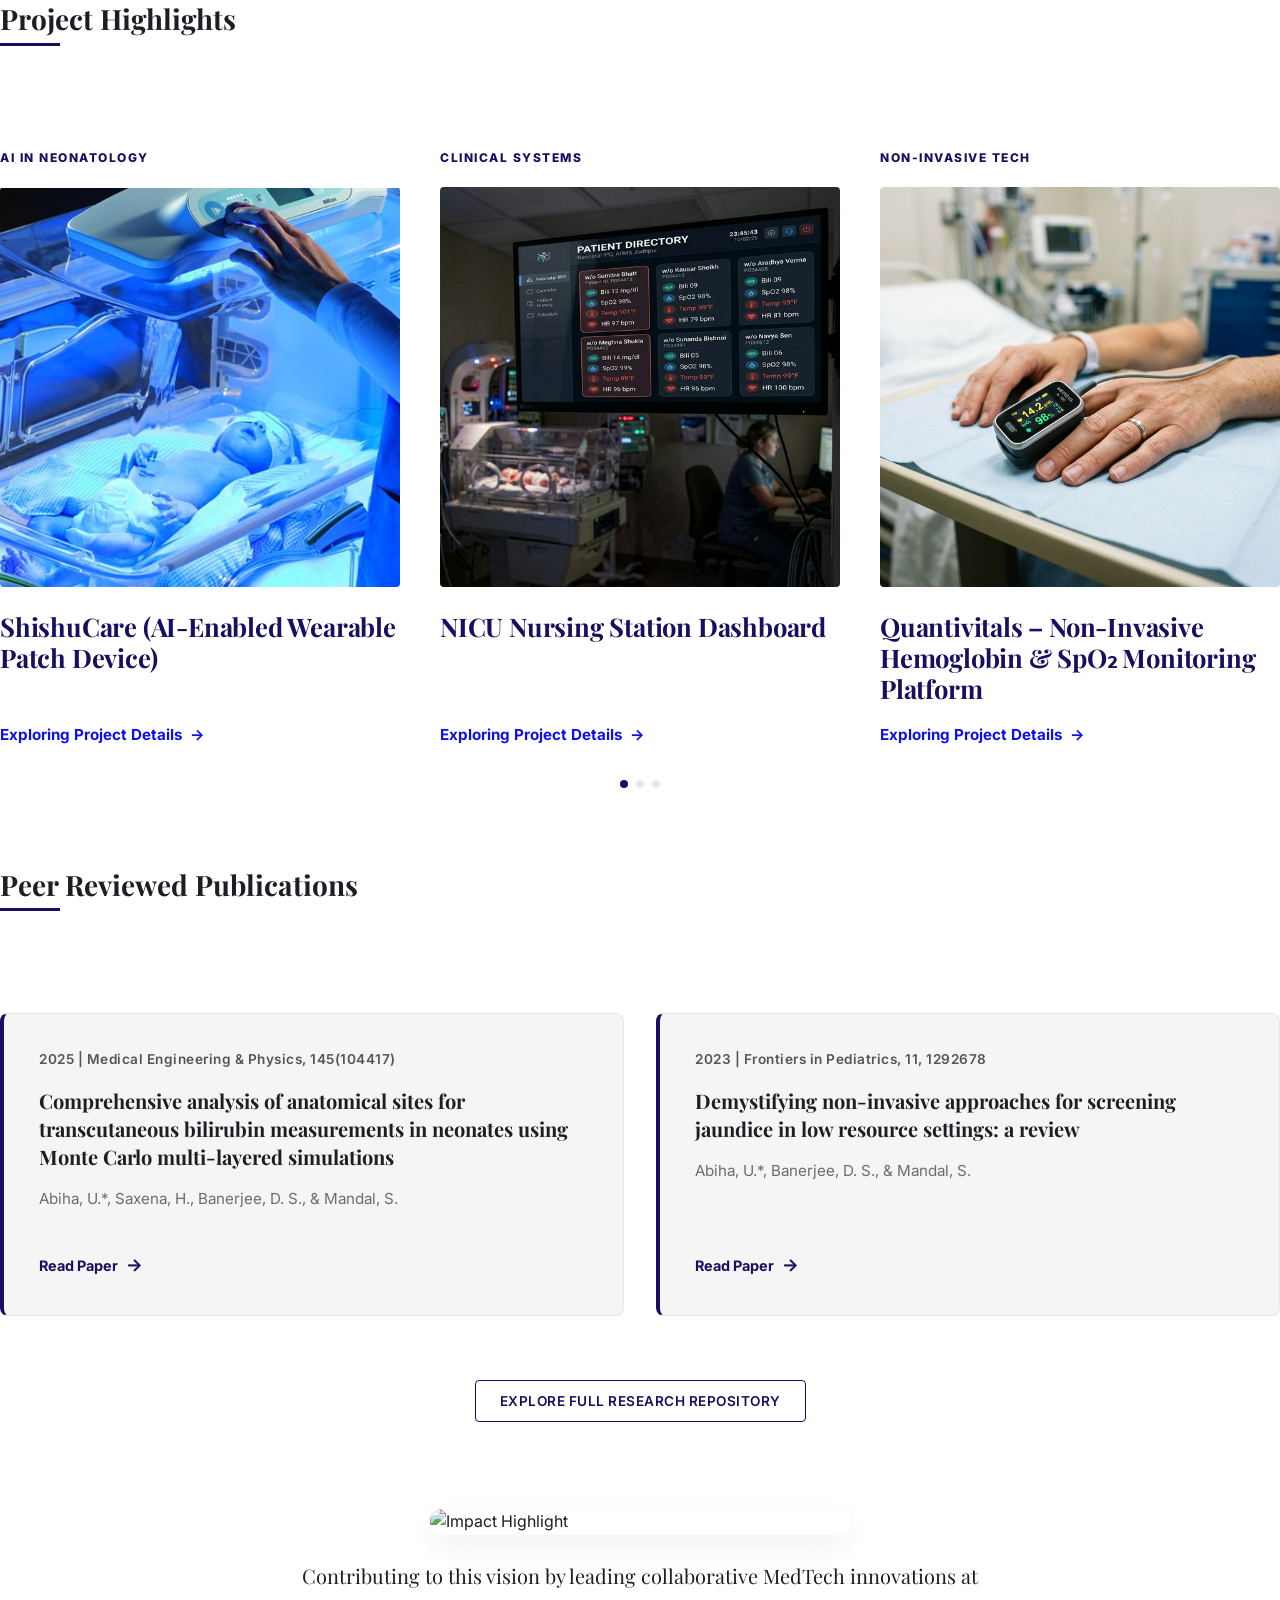
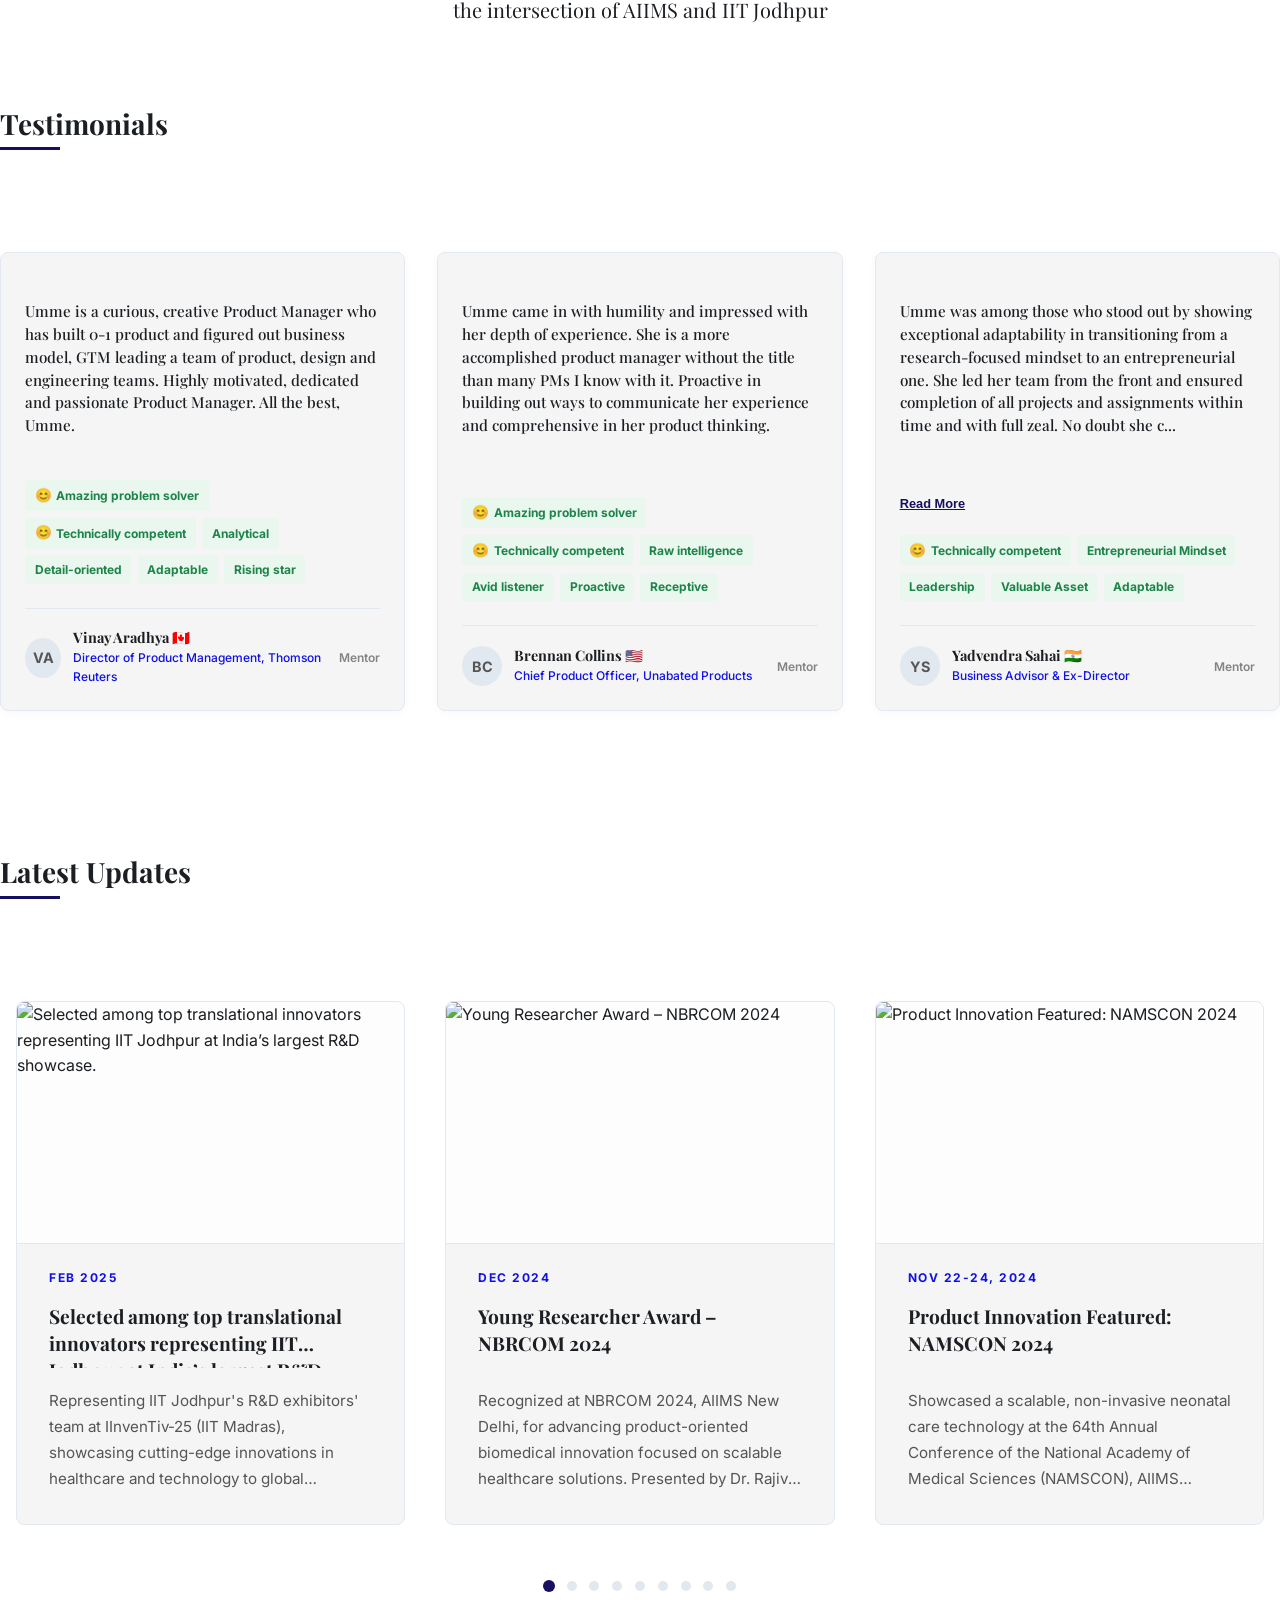
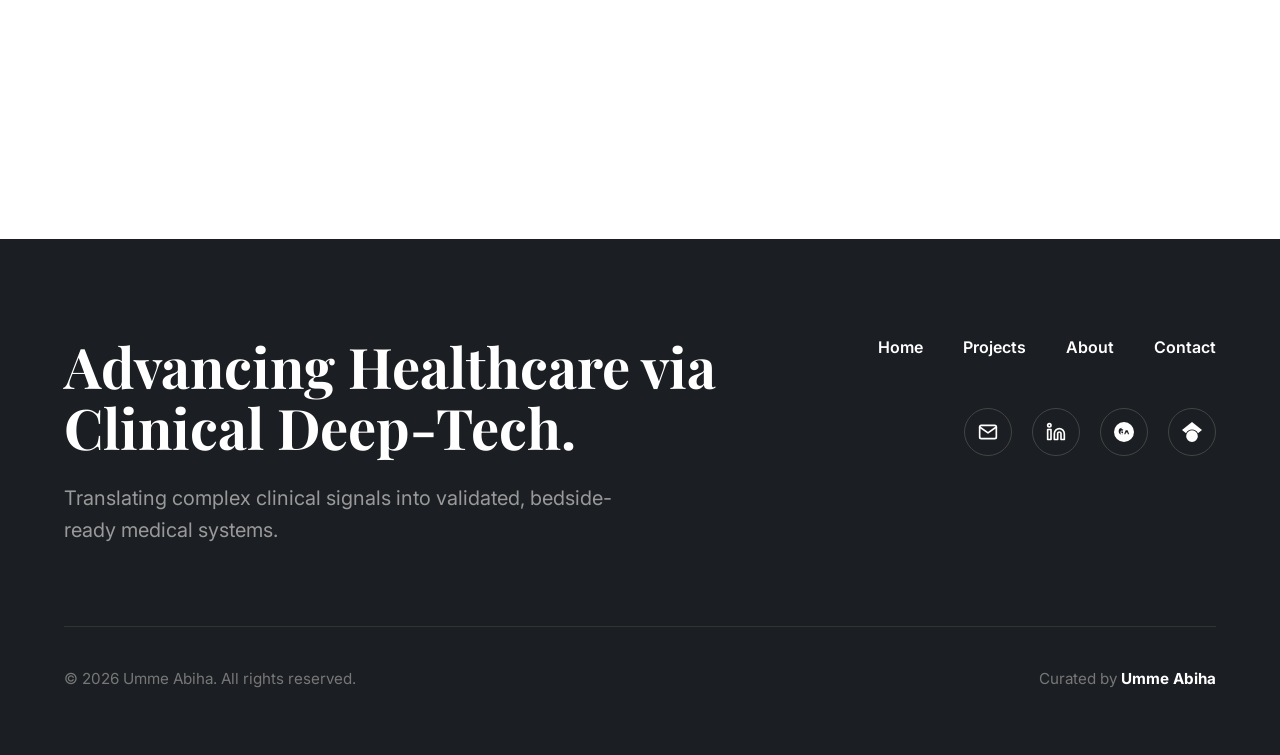
==== commit d3d4907f: "Deployment Sync" ====
--- a/index.html
+++ b/index.html
@@ -1,7 +1,7 @@
 <!DOCTYPE html>
 <html lang="en">
 
-<head>
+<head>\n    <!-- Deployment ID: 2026-04-06 21:13 -->
     <meta charset="UTF-8">
     <meta name="viewport" content="width=device-width, initial-scale=1.0">
     <title>Science & Product | Umme Abiha</title>
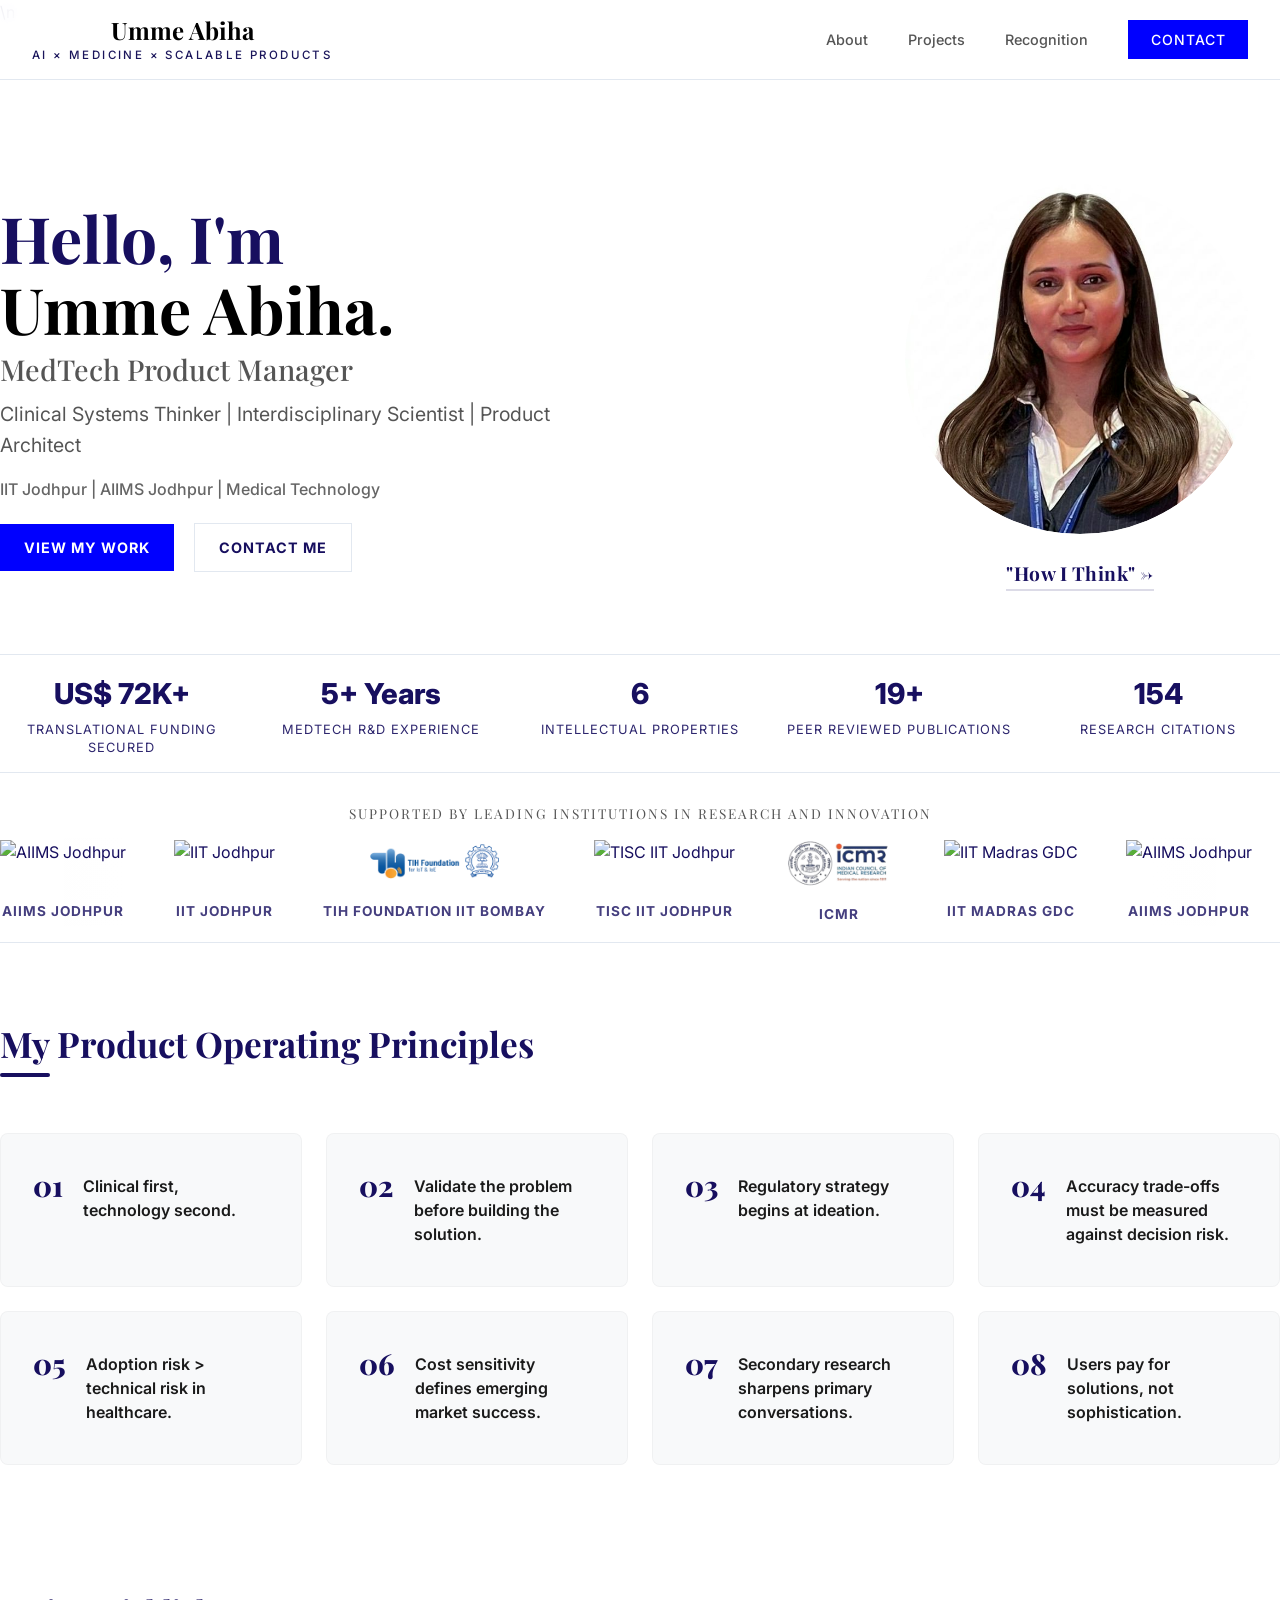
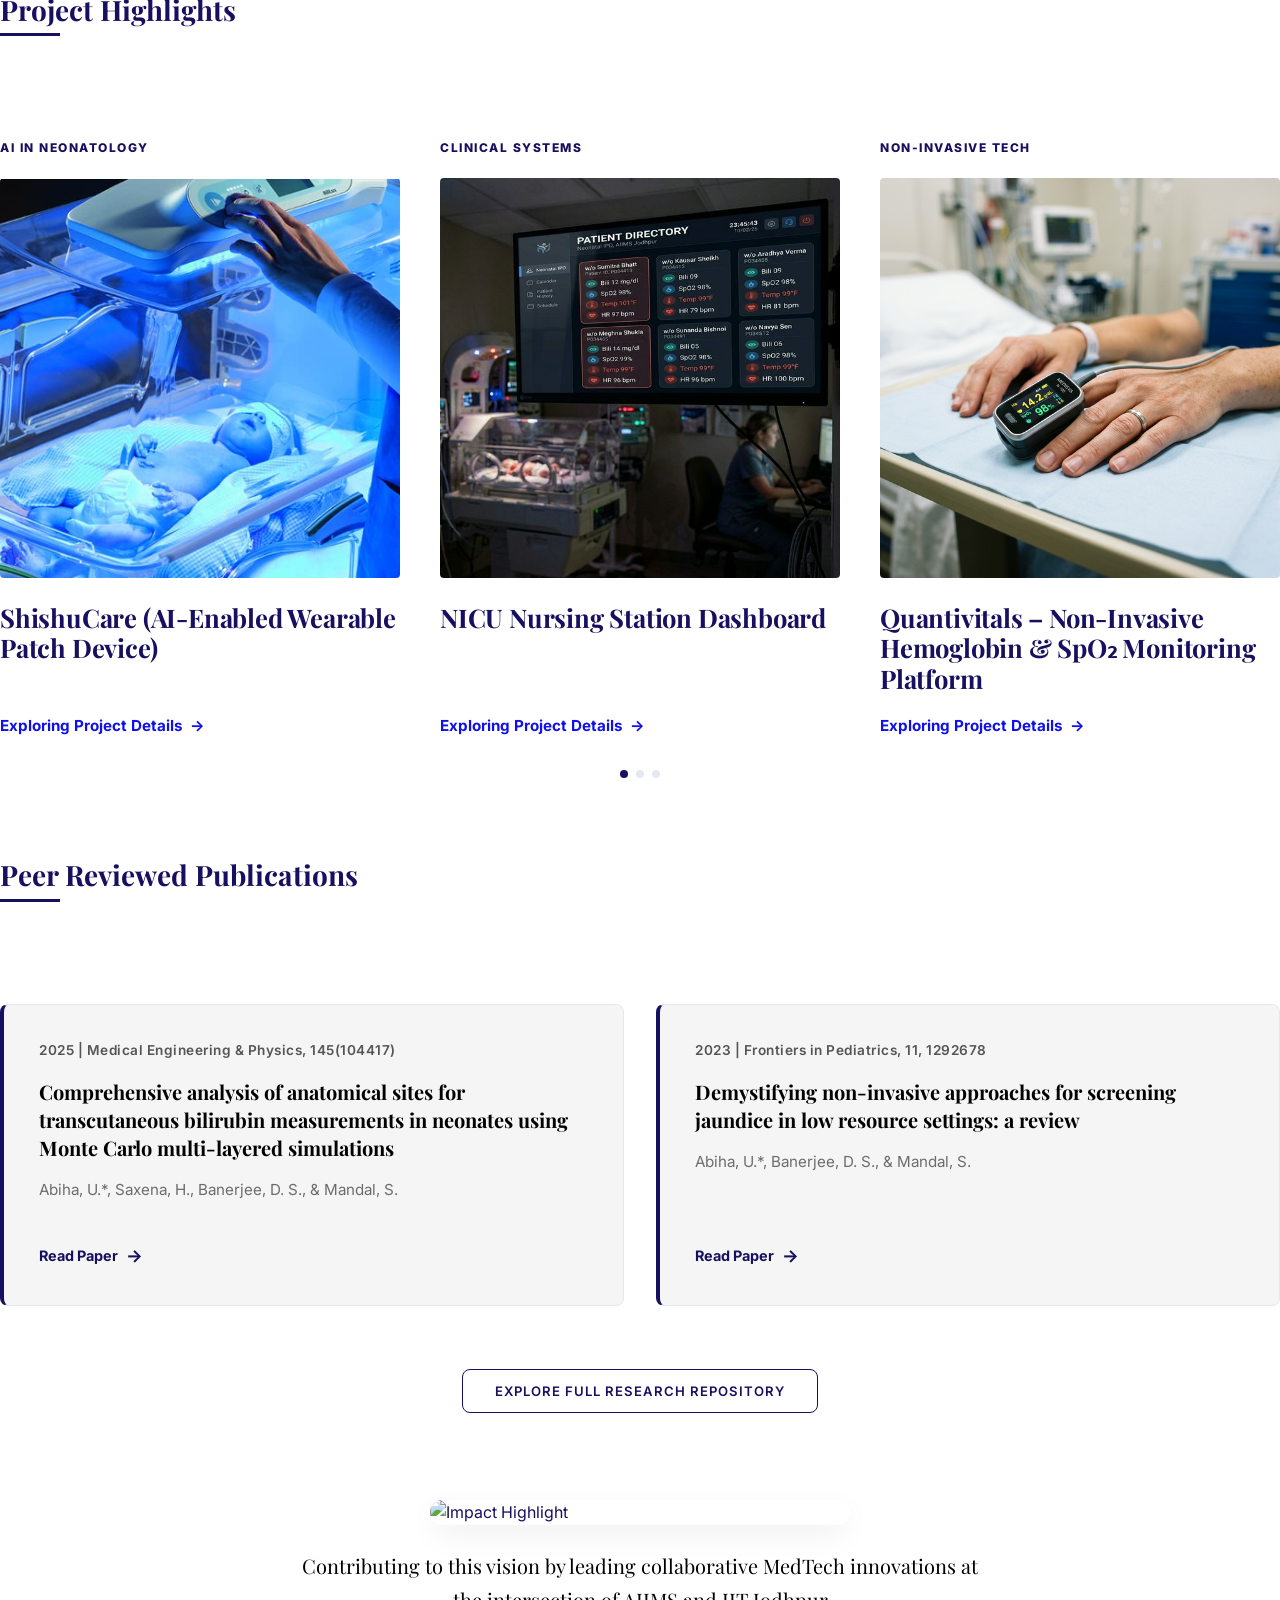
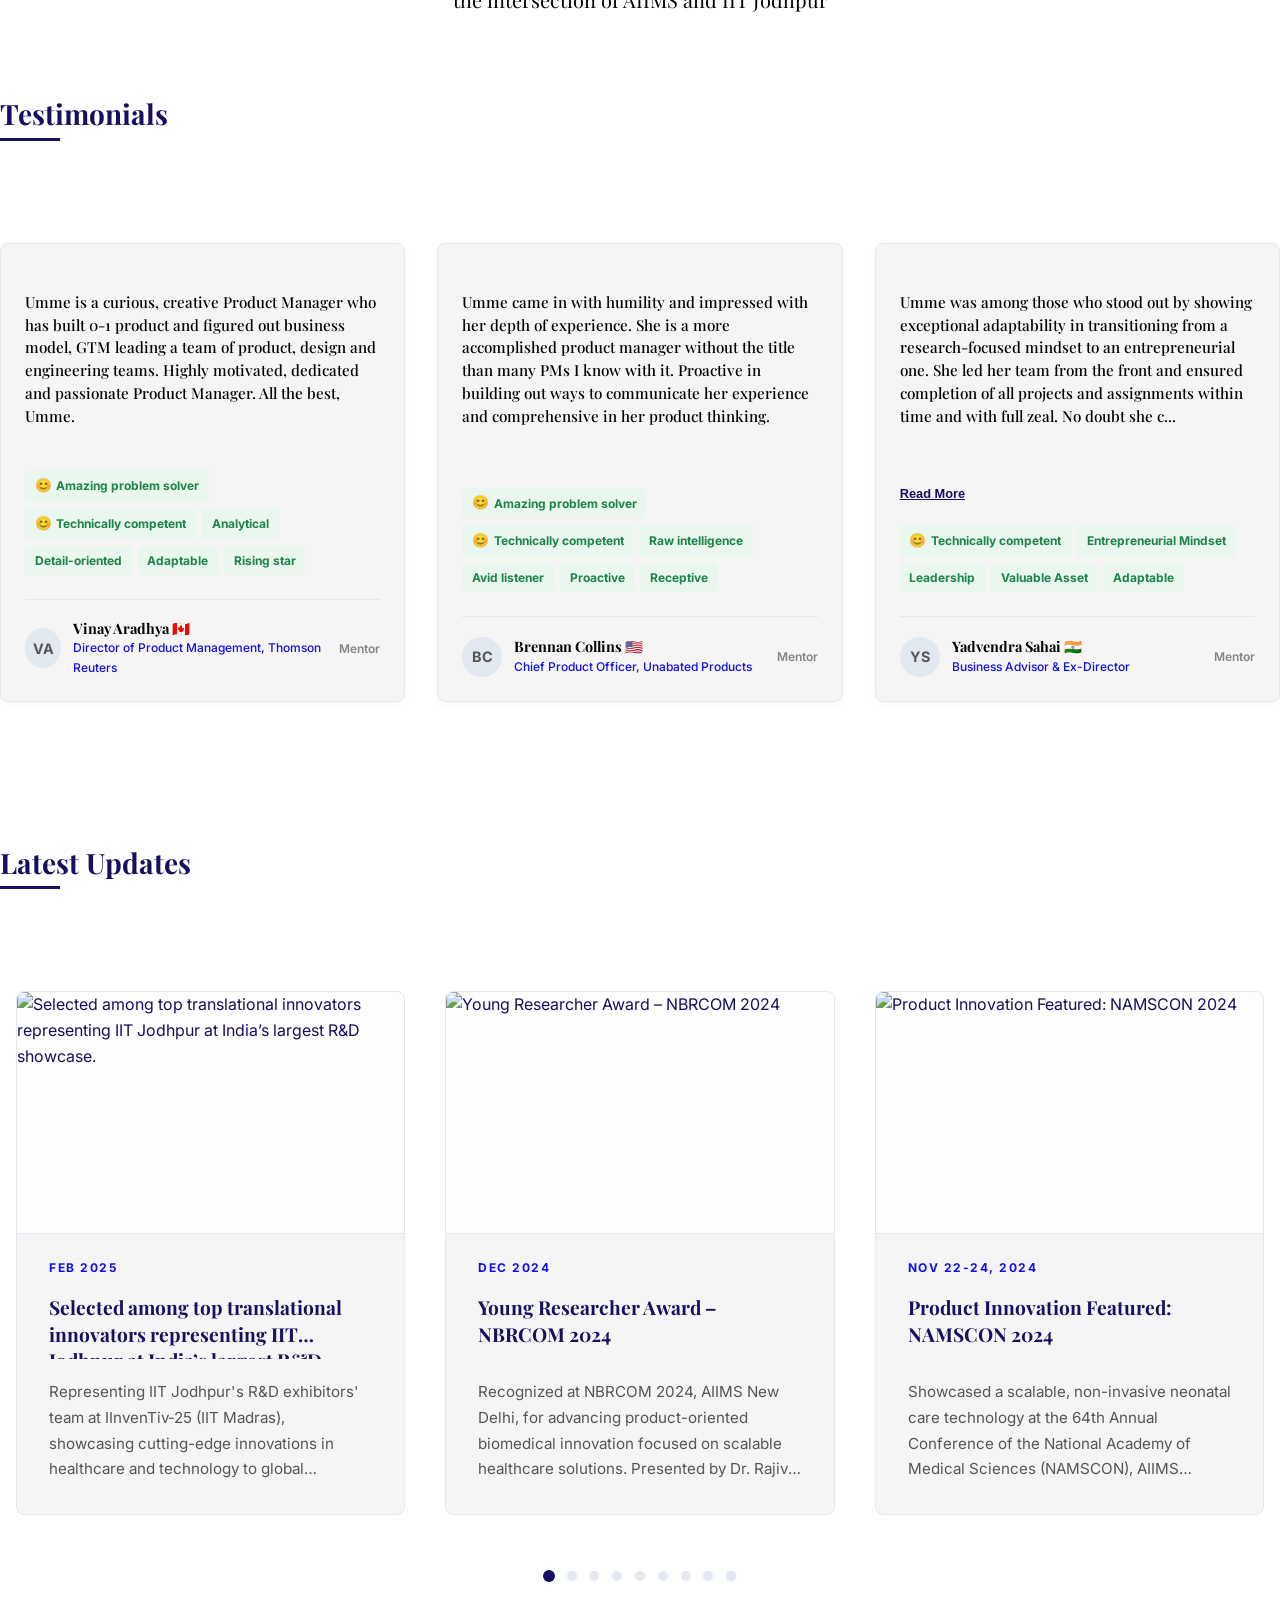
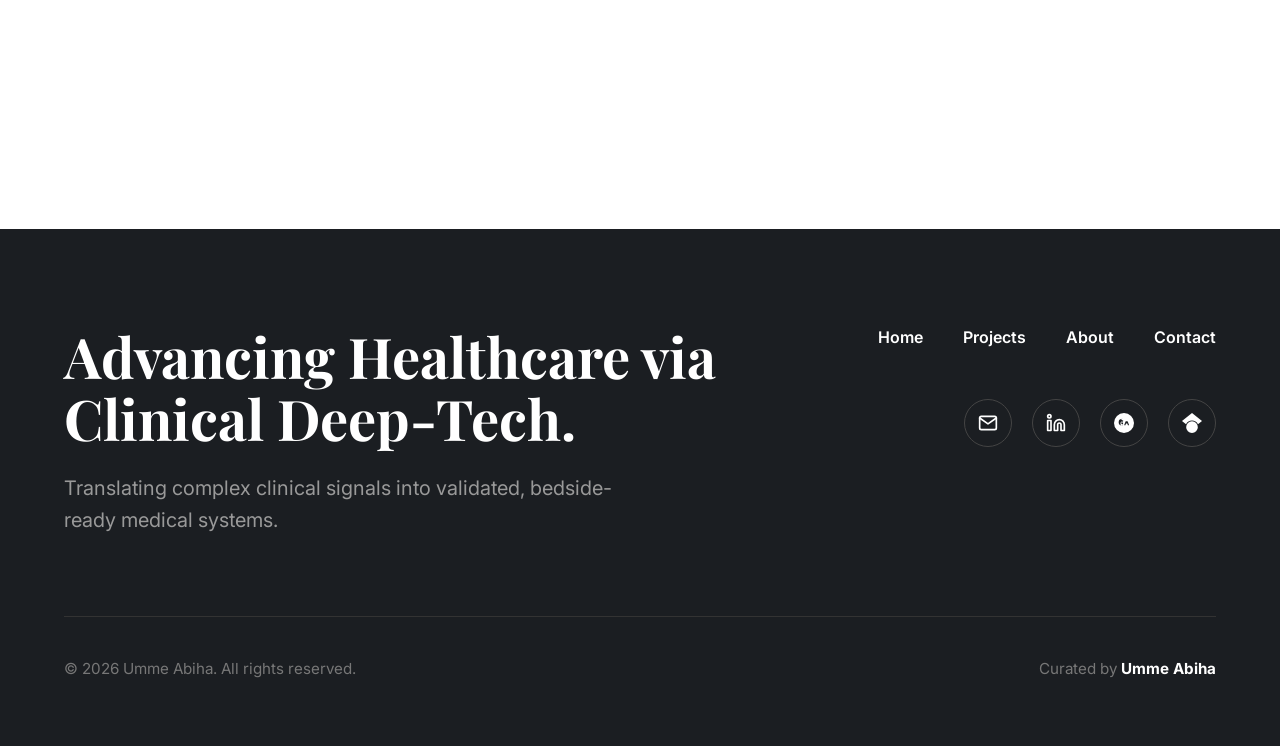
==== commit 68e5487b: "Refactor About page for mobile: re-ordered hero sections, optimized alignment, specific image croppi" ====
--- a/index.html
+++ b/index.html
@@ -1,7 +1,7 @@
 <!DOCTYPE html>
 <html lang="en">
 
-<head>\n    <!-- Deployment ID: 2026-04-06 21:13 -->
+<head>\n <!-- Deployment ID: 2026-04-06 22:17 -->
     <meta charset="UTF-8">
     <meta name="viewport" content="width=device-width, initial-scale=1.0">
     <title>Science & Product | Umme Abiha</title>
@@ -15,7 +15,7 @@
         rel="stylesheet">
 
     <!-- Styles -->
-    <link rel="stylesheet" href="css/styles.css?v=6">
+    <link rel="stylesheet" href="css/styles.css?v=7">
 </head>
 
 <body>
@@ -38,7 +38,7 @@
                         <li><a href="#about" data-page="about">About</a></li>
                         <li><a href="#projects" data-page="projects">Projects</a></li>
                         <li><a href="#recognition" data-page="recognition">Recognition</a></li>
-                        <li><a href="#contact" data-page="contact" class="btn-primary">Contact</a></li>
+                        <li><a href="#contact" data-page="contact" class="btn-primary" style="padding: 0.7rem 1.4rem; font-size: 0.88rem;">Contact</a></li>
                     </ul>
                 </nav>
             </div>
@@ -114,9 +114,9 @@
     </div>
 
     <!-- Scripts -->
-    <script src="js/data.js?v=6"></script>
-    <script src="js/views.js?v=6"></script>
-    <script src="js/app.js?v=6"></script>
+    <script src="js/data.js?v=7"></script>
+    <script src="js/views.js?v=7"></script>
+    <script src="js/app.js?v=7"></script>
 </body>
 
 </html>
--- a/css/styles.css
+++ b/css/styles.css
@@ -4,7 +4,7 @@
     /* Pure White */
     --color-bg-alt: #f5f5f5;
     /* Medtronic Light Gray */
-    --color-text-main: #1b1e22;
+    --color-text-main: #170f5f;
     /* High contrast charcoal */
     --color-text-muted: #555555;
     /* Medtronic Gray */
@@ -154,16 +154,17 @@
     font-family: var(--font-serif);
     font-weight: 700;
     font-size: 1.5rem;
-    color: var(--color-text-main);
+    color: #000000;
     text-align: center;
 }
 
 .logo-title {
-    font-size: 0.75rem;
+    font-size: 0.72rem;
+    letter-spacing: 0.15rem;
+    color: #1a155b;
+    margin-top: 0.5rem;
     text-transform: uppercase;
-    letter-spacing: 2px;
-    color: var(--color-accent);
-    margin-top: 8px;
+    font-weight: 500;
     text-align: center;
 }
 
@@ -202,21 +203,21 @@
 }
 
 .btn-primary {
-    background: var(--color-secondary);
+    background: #0000FF;
     color: #ffffff !important;
-    padding: 0.75rem 1.5rem !important;
-    border-radius: 4px;
-    font-weight: 600 !important;
+    padding: 0.7rem 2rem;
+    border-radius: 0;
+    font-weight: 700;
     text-transform: uppercase;
-    letter-spacing: 0.5px;
-    font-size: 0.85rem !important;
+    letter-spacing: 1px;
+    font-size: 0.85rem;
     transition: all 0.3s ease;
 }
 
 .btn-primary:hover {
     background: #0000d1;
     /* Darker Action Blue */
-    box-shadow: 0 4px 12px rgba(16, 16, 235, 0.25);
+    box-shadow: 0 4px 12px rgba(0, 0, 255, 0.25);
     transform: translateY(-1px);
 }
 
@@ -247,6 +248,7 @@
     margin-bottom: var(--spacing-xl);
     position: relative;
     display: inline-block;
+    color: var(--color-text-main);
 }
 
 .section-title::after {
@@ -257,6 +259,104 @@
     width: 60px;
     height: 3px;
     background: var(--color-accent);
+}
+
+/* Operating Principles - Desktop (unchanged) */
+.op-grid {
+    display: grid;
+    grid-template-columns: repeat(4, 1fr);
+    gap: 1.5rem;
+}
+
+.op-card {
+    background: #f8f9fa;
+    padding: 2.5rem 2rem;
+    border-radius: 8px;
+    border: 1px solid rgba(0, 0, 0, 0.03);
+    display: flex;
+    align-items: flex-start;
+    gap: 1.25rem;
+    min-height: 140px;
+    transition: all 0.3s ease;
+}
+
+.op-id {
+    font-size: 1.8rem;
+    font-weight: 800;
+    color: #170f5f;
+    font-family: var(--font-serif);
+    line-height: 1;
+    margin-top: -0.2rem;
+    flex-shrink: 0;
+}
+
+.op-text {
+    font-size: 1rem;
+    color: #1a1a1a;
+    line-height: 1.5;
+    font-weight: 600;
+    margin: 0;
+    font-family: var(--font-sans);
+}
+
+/* Operating Principles - Mobile ONLY */
+@media (max-width: 768px) {
+    .op-grid {
+        grid-template-columns: repeat(2, 1fr);
+        gap: 0.5rem;
+    }
+
+    .op-card {
+        padding: 0.65rem 0.75rem;
+        min-height: unset;
+        gap: 0.5rem;
+        align-items: center;
+        border-radius: 6px;
+    }
+
+    .op-id {
+        font-size: 1.1rem;
+        margin-top: 0;
+    }
+
+    .op-text {
+        font-size: 0.75rem;
+        line-height: 1.3;
+        font-weight: 500;
+    }
+}
+
+/* Home Sections — Desktop base */
+.home-section {
+    margin-top: 4rem;
+    margin-bottom: 4rem;
+    width: 100%;
+}
+
+/* Mobile ONLY: tighter section spacing + compact pub cards */
+@media (max-width: 768px) {
+    .home-section {
+        margin-top: 2rem;
+        margin-bottom: 2rem;
+    }
+
+    /* Reduce gap below section titles */
+    .home-section .section-title {
+        margin-bottom: 1rem;
+    }
+
+    /* Pub grid: stack to 1 col on mobile with tighter gap */
+    .pub-grid-mobile {
+        grid-template-columns: 1fr !important;
+        gap: 1rem !important;
+        margin-top: 1.25rem !important;
+    }
+
+    /* Compact pub card padding only — no font size changes */
+    .pub-card {
+        padding: 1.25rem !important;
+        gap: 0.75rem !important;
+    }
 }
 
 /* Card Styles */
@@ -468,6 +568,95 @@
         width: 200px !important;
         height: 200px !important;
         border-width: 4px !important;
+    }
+
+    /* Remove full-viewport centering on mobile hero so content sits near top */
+    #hero {
+        min-height: unset !important;
+        justify-content: flex-start !important;
+        padding-top: 1rem !important;
+        padding-bottom: 1rem !important;
+    }
+
+    /* Shrink profile image container on mobile */
+    .hero-image {
+        height: auto !important;
+        flex: 0 0 auto !important;
+    }
+
+    .hero-image img {
+        width: 160px !important;
+        height: 160px !important;
+    }
+
+    /* Stack bio + image vertically, image anchors to top */
+    .hero-intro {
+        gap: 1rem !important;
+        padding-top: 0 !important;
+        justify-content: flex-start !important;
+        align-items: center !important;
+    }
+
+    /* Remove any extra top margin from the image container */
+    .hero-image {
+        margin-top: 0 !important;
+        padding-top: 0 !important;
+        align-self: center !important;
+    }
+
+    /* Reduce h1 size on mobile hero */
+    #hero h1 {
+        font-size: 2.2rem !important;
+        margin-bottom: 0.25rem !important;
+    }
+
+    #hero h2 {
+        font-size: 1.1rem !important;
+        margin-bottom: 0.5rem !important;
+    }
+
+    #hero p {
+        font-size: 1rem !important;
+        margin-bottom: 0.75rem !important;
+    }
+
+    /* Tighten stats strip margin */
+    .stats-strip {
+        margin-top: 1rem !important;
+    }
+
+    /* Cut main-content top padding drastically on mobile */
+    #main-content {
+        padding-top: 0.5rem !important;
+    }
+
+    /* Shrink tagline to compact it — keep it visible */
+    .hero-tagline {
+        font-size: 0.78rem !important;
+        line-height: 1.4 !important;
+        margin-bottom: 0.5rem !important;
+        white-space: normal !important;
+    }
+
+    /* Shrink institution text */
+    .hero-institution {
+        flex-direction: row !important;
+        justify-content: center !important;
+        align-items: center !important;
+        text-align: center !important;
+        margin-bottom: 0.75rem !important;
+        font-size: 0.7rem !important;
+        gap: 0.2rem !important;
+    }
+
+    /* Shrink image further so buttons fit on screen */
+    .hero-image img {
+        width: 120px !important;
+        height: 120px !important;
+    }
+
+    .hero-image {
+        height: auto !important;
     }
 }
 
@@ -875,7 +1064,7 @@
 .pub-cluster-title {
     font-size: 1.2rem;
     font-weight: 700;
-    color: var(--color-text-main);
+    color: #000000;
     font-family: var(--font-serif);
     letter-spacing: -0.2px;
 }
@@ -972,7 +1161,7 @@
     font-family: var(--font-main);
     font-size: 1.1rem;
     font-weight: 600;
-    color: var(--color-text-main);
+    color: #1a1a1a;
     margin: 0 0 0.25rem 0;
     line-height: 1.35;
 }
@@ -980,9 +1169,38 @@
 .cert-issuer {
     font-family: var(--font-main);
     font-size: 0.95rem;
-    color: var(--color-text-secondary);
+    color: #1a1a1a;
     font-weight: 400;
     margin: 0;
+}
+
+/* ─── ABOUT PAGE REFINEMENTS ─── */
+.about-headline {
+    transition: font-size 0.3s ease;
+}
+
+.about-image-wrapper {
+    position: relative;
+    width: 100%;
+}
+
+.about-main-image {
+    width: 100%;
+    height: auto;
+    object-fit: cover;
+    border-radius: 24px;
+    box-shadow: 0 20px 40px rgba(0, 0, 0, 0.2);
+    display: block;
+}
+
+/* Bio Toggle Visibility */
+.bio-short,
+.bio-full {
+    display: none !important;
+}
+
+.bio-desktop-only {
+    display: block;
 }
 
 @media (max-width: 992px) {
@@ -1012,20 +1230,53 @@
 
 /* Hero section mobile */
 @media (max-width: 768px) {
+
     /* hero-intro: switch from row to column, image on top */
+    /* Hero section: no 100vh lock on mobile, pull content up */
+    #main-content {
+        padding-top: 0.5rem !important;
+    }
+
+    #hero {
+        min-height: unset !important;
+        padding-top: 0 !important;
+        padding-bottom: 2rem !important;
+        justify-content: flex-start !important;
+        gap: 0.75rem !important;
+    }
+
     .hero-intro {
         flex-direction: column-reverse !important;
         text-align: center !important;
-        gap: 1.5rem !important;
+        gap: 0.75rem !important;
         align-items: center !important;
     }
 
-    /* Hero image: remove fixed flex-basis, let it shrink */
-    .hero-image {
-        flex: unset !important;
+    .hero-intro>div:first-child {
+        align-items: center !important;
+    }
+
+    .hero-btn-group {
+        justify-content: center !important;
         width: 100% !important;
-        height: auto !important;
-        min-height: unset !important;
+    }
+
+    /* Hero heading spacing */
+    #hero h1 {
+        font-size: 2.6rem !important;
+        margin-bottom: 0.25rem !important;
+    }
+
+    #hero h2 {
+        font-size: 1.3rem !important;
+        margin-bottom: 0.5rem !important;
+    }
+
+    #hero p {
+        font-size: 1rem !important;
+        max-width: 100% !important;
+        white-space: normal !important;
+        margin-bottom: 0.75rem !important;
     }
 
     .hero-image img {
@@ -1034,50 +1285,6 @@
         margin: 0 auto;
     }
 
-    .hero-image a {
-        margin-top: 0.75rem !important;
-    }
-
-    /* Hero text: full width, center-aligned */
-    .hero-intro > div:first-child {
-        width: 100% !important;
-        flex: unset !important;
-    }
-
-    /* Hero heading font sizes */
-    #hero h1 {
-        font-size: 2.6rem !important;
-    }
-
-    #hero h2 {
-        font-size: 1.3rem !important;
-    }
-
-    #hero p {
-        font-size: 1rem !important;
-        max-width: 100% !important;
-        white-space: normal !important;
-    }
-
-    /* Hero buttons: full-width stacked */
-    .hero-btn-group {
-        flex-direction: column !important;
-        width: 100% !important;
-        align-items: stretch !important;
-    }
-
-    .hero-btn-group a {
-        width: 100% !important;
-        text-align: center !important;
-        justify-content: center !important;
-        display: flex !important;
-    }
-
-    /* Hero section: no 100vh lock on mobile */
-    #hero {
-        min-height: unset !important;
-        padding: 1.5rem 0 !important;
-    }
 
     /* Strip margin */
     #hero .stats-strip {
@@ -1089,10 +1296,63 @@
         grid-template-columns: repeat(3, 1fr) !important;
     }
 
-    /* About page: bio + image grid → single column */
+    /* About page refinements */
+    .about-headline {
+        font-size: 1.85rem !important;
+        line-height: 1.3 !important;
+        margin-bottom: 2rem !important;
+    }
+
     .about-bio-grid {
-        grid-template-columns: 1fr !important;
-    }
+        display: flex !important;
+        flex-direction: column !important;
+        gap: 2rem !important;
+    }
+
+    .about-image-wrapper {
+        order: -1;
+        /* Place image after headline but before bio snippet */
+        margin-bottom: 1.5rem !important;
+        height: 350px !important;
+        position: relative !important;
+        overflow: hidden !important;
+    }
+
+    .about-main-image {
+        position: absolute !important;
+        top: 0;
+        left: 0;
+        width: 100% !important;
+        height: 100% !important;
+        object-fit: cover !important;
+        object-position: center top !important;
+        /* Pulls the picture up, removing space above head */
+        border-radius: 16px !important;
+        box-shadow: 0 10px 25px rgba(0, 0, 0, 0.1) !important;
+    }
+
+    .about-bio-content {
+        order: 1;
+    }
+
+    /* Bio Toggle: Mobile visibility */
+    .bio-desktop-only {
+        display: none !important;
+    }
+
+    .bio-short {
+        display: inline !important;
+    }
+
+    .about-read-more {
+        color: var(--color-accent);
+        text-decoration: underline;
+        font-weight: 700;
+        cursor: pointer;
+        font-size: 1.1rem;
+        margin-left: 0.2rem;
+    }
+
 
     /* About edu/exp grid → single column */
     .about-edu-exp-grid {
@@ -1114,9 +1374,9 @@
         grid-template-columns: 1fr !important;
     }
 
-    /* Section padding */
+    /* Section padding - increased for better framing */
     .container {
-        padding: 0 1rem !important;
+        padding: 0 1.5rem !important;
     }
 
     #main-content {
@@ -1160,4 +1420,222 @@
         width: 170px !important;
         height: 170px !important;
     }
+}
+
+/* ── Latest Updates: Mobile Auto-Slideshow ── */
+/* Only affects mobile; desktop layout is unchanged */
+@media (max-width: 768px) {
+
+    /* Hide the manual prev/next arrows — auto-play replaces them */
+    #news-prev,
+    #news-next {
+        display: none !important;
+    }
+
+    /* Remove the side padding that was leaving space for the arrows */
+    #home-news>div {
+        padding: 0 !important;
+    }
+
+    /* Force single-column layout for the news card grid */
+    #news-grid {
+        grid-template-columns: 1fr !important;
+        gap: 0 !important;
+    }
+
+    /* Smooth fade transition when auto-advancing cards */
+    .news-card {
+        transition: opacity 0.45s ease !important;
+        width: 100% !important;
+    }
+
+    /* Slightly enlarge dots for easier touch targeting */
+    .news-dot {
+        width: 12px !important;
+        height: 12px !important;
+        cursor: pointer;
+    }
+}
+
+/* Operating Principles Section - Mobile Optimization */
+.principles-grid {
+    display: grid;
+    grid-template-columns: repeat(4, 1fr);
+    gap: 1.5rem;
+}
+
+.operating-principle-card {
+    background: #f8f9fa;
+    padding: 2.5rem 2rem;
+    border-radius: 8px;
+    border: 1px solid rgba(0, 0, 0, 0.03);
+    display: flex;
+    align-items: flex-start;
+    gap: 1.25rem;
+    min-height: 140px;
+    transition: all 0.3s ease;
+}
+
+.operating-principle-card .card-id {
+    font-size: 1.8rem;
+    font-weight: 800;
+    color: #170f5f;
+    font-family: var(--font-serif);
+    line-height: 1;
+    margin-top: -0.2rem;
+}
+
+.operating-principle-card p {
+    font-size: 1rem;
+    color: #1a1a1a;
+    line-height: 1.5;
+    font-weight: 600;
+    margin: 0;
+    font-family: var(--font-sans);
+}
+
+@media (max-width: 768px) {
+    .principles-grid {
+        grid-template-columns: repeat(2, 1fr) !important;
+        gap: 0.5rem !important;
+    }
+
+    .operating-principle-card {
+        padding: 0.6rem !important;
+        min-height: 60px !important;
+        gap: 0.4rem !important;
+        border-radius: 4px !important;
+    }
+
+    .operating-principle-card .card-id {
+        font-size: 1rem !important;
+        margin-top: 0 !important;
+        opacity: 0.8;
+    }
+
+    .operating-principle-card p {
+        font-size: 0.68rem !important;
+        line-height: 1.15 !important;
+        font-weight: 500 !important;
+    }
+
+    /* Carousel Navigation Mobile Fix */
+    #ph-prev,
+    #ph-next,
+    #news-prev,
+    #news-next {
+        background: rgba(255, 255, 255, 0.95) !important;
+        box-shadow: 0 4px 12px rgba(0, 0, 0, 0.15) !important;
+        border: 1px solid var(--color-border) !important;
+        width: 2.2rem !important;
+        height: 2.2rem !important;
+    }
+
+    #ph-prev {
+        left: 0.5rem !important;
+    }
+
+    #ph-next {
+        right: 0.5rem !important;
+    }
+
+    #news-prev {
+        left: 0.5rem !important;
+    }
+
+    #news-next {
+        right: 0.5rem !important;
+    }
+
+    /* Ensure carousel container doesn't clip arrows */
+    .product-grid,
+    #news-grid {
+        padding: 0 0.5rem !important;
+    }
+
+    /* Vertical Spacing Optimization for Mobile - even more compact */
+    #hero,
+    #project-highlights,
+    #home-publications,
+    .hero-impact-section,
+    #testimonials,
+    #home-news,
+    .principles-grid {
+        margin-top: 1.33rem !important;
+        margin-bottom: 1.33rem !important;
+    }
+
+    #hero {
+        min-height: auto !important;
+        padding-top: 0.25rem !important;
+        padding-bottom: 1.25rem !important;
+    }
+
+    .section-title {
+        margin-bottom: 1rem !important;
+    }
+
+    #project-highlights-grid,
+    #news-grid,
+    .home-pub-grid,
+    .testimonials-grid {
+        margin-top: 1rem !important;
+    }
+
+    /* Specific overrides for sections with nested divs having margins */
+    #home-publications>div:last-child {
+        margin-top: 1.25rem !important;
+    }
+
+    .hero-impact-section {
+        margin-top: 1.5rem !important;
+    }
+
+    /* Reduced spacing for Operating Principles header in its container */
+    #hero+div>div:first-child {
+        margin-bottom: 1.5rem !important;
+    }
+
+    /* Project Highlights Mobile Optimization */
+    .desktop-only-carousel {
+        display: none !important;
+    }
+
+    .mobile-projects-static {
+        display: flex !important;
+    }
+
+    .credits {
+        display: none !important;
+    }
+
+    /* About Page Mobile Redesign - Final Order */
+    .about-desktop-hero {
+        display: none !important;
+    }
+
+    .about-mobile-hero {
+        display: flex !important;
+    }
+
+    .about-edu-exp-grid {
+        grid-template-columns: 1fr !important;
+        gap: 2rem !important;
+        margin-bottom: 4rem !important;
+    }
+
+    .about-edu-exp-grid > div {
+        border-bottom: 1px solid #eee;
+        padding-bottom: 2rem;
+    }
+
+    .about-edu-exp-grid > div:last-child {
+        border-bottom: none;
+    }
+}
+
+/* Base styles for the mobile projects navigation arrow hover */
+.mobile-projects-static a:hover {
+    transform: scale(1.1);
+    background: #000000 !important;
 }
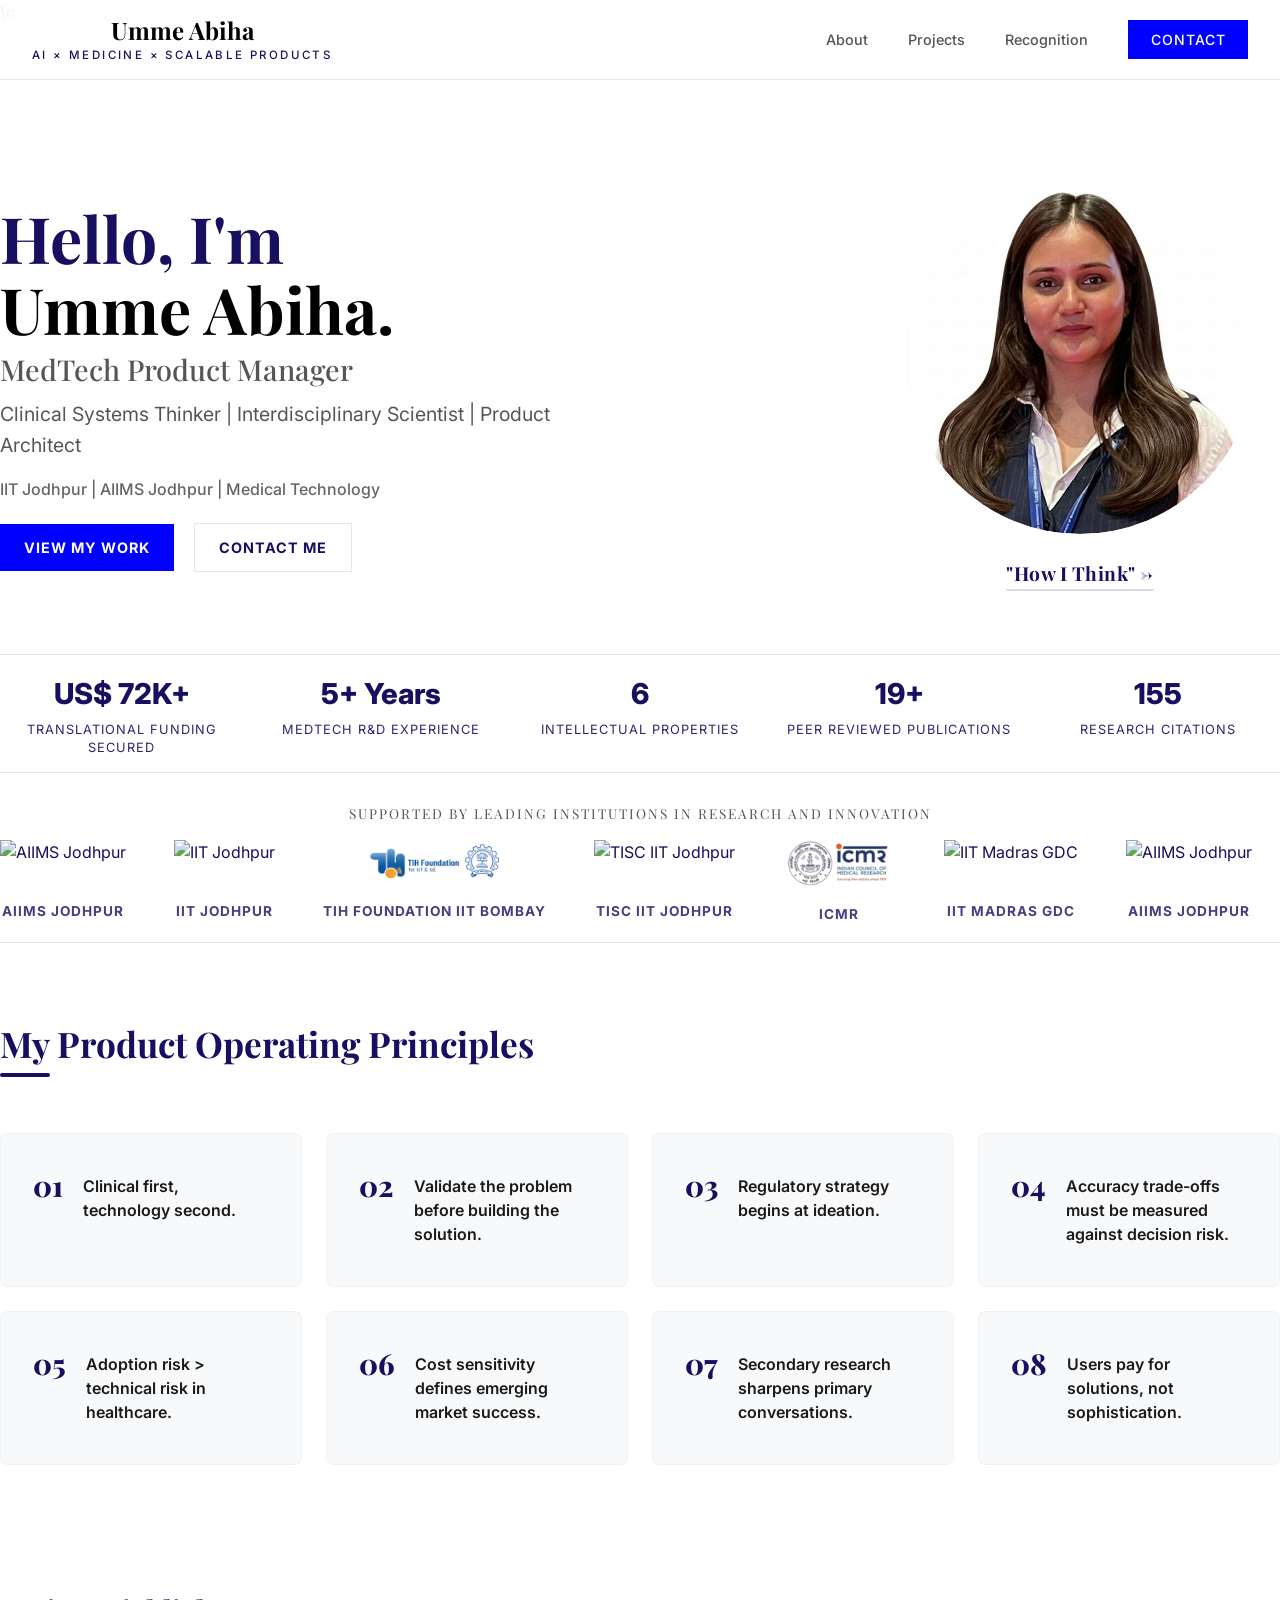
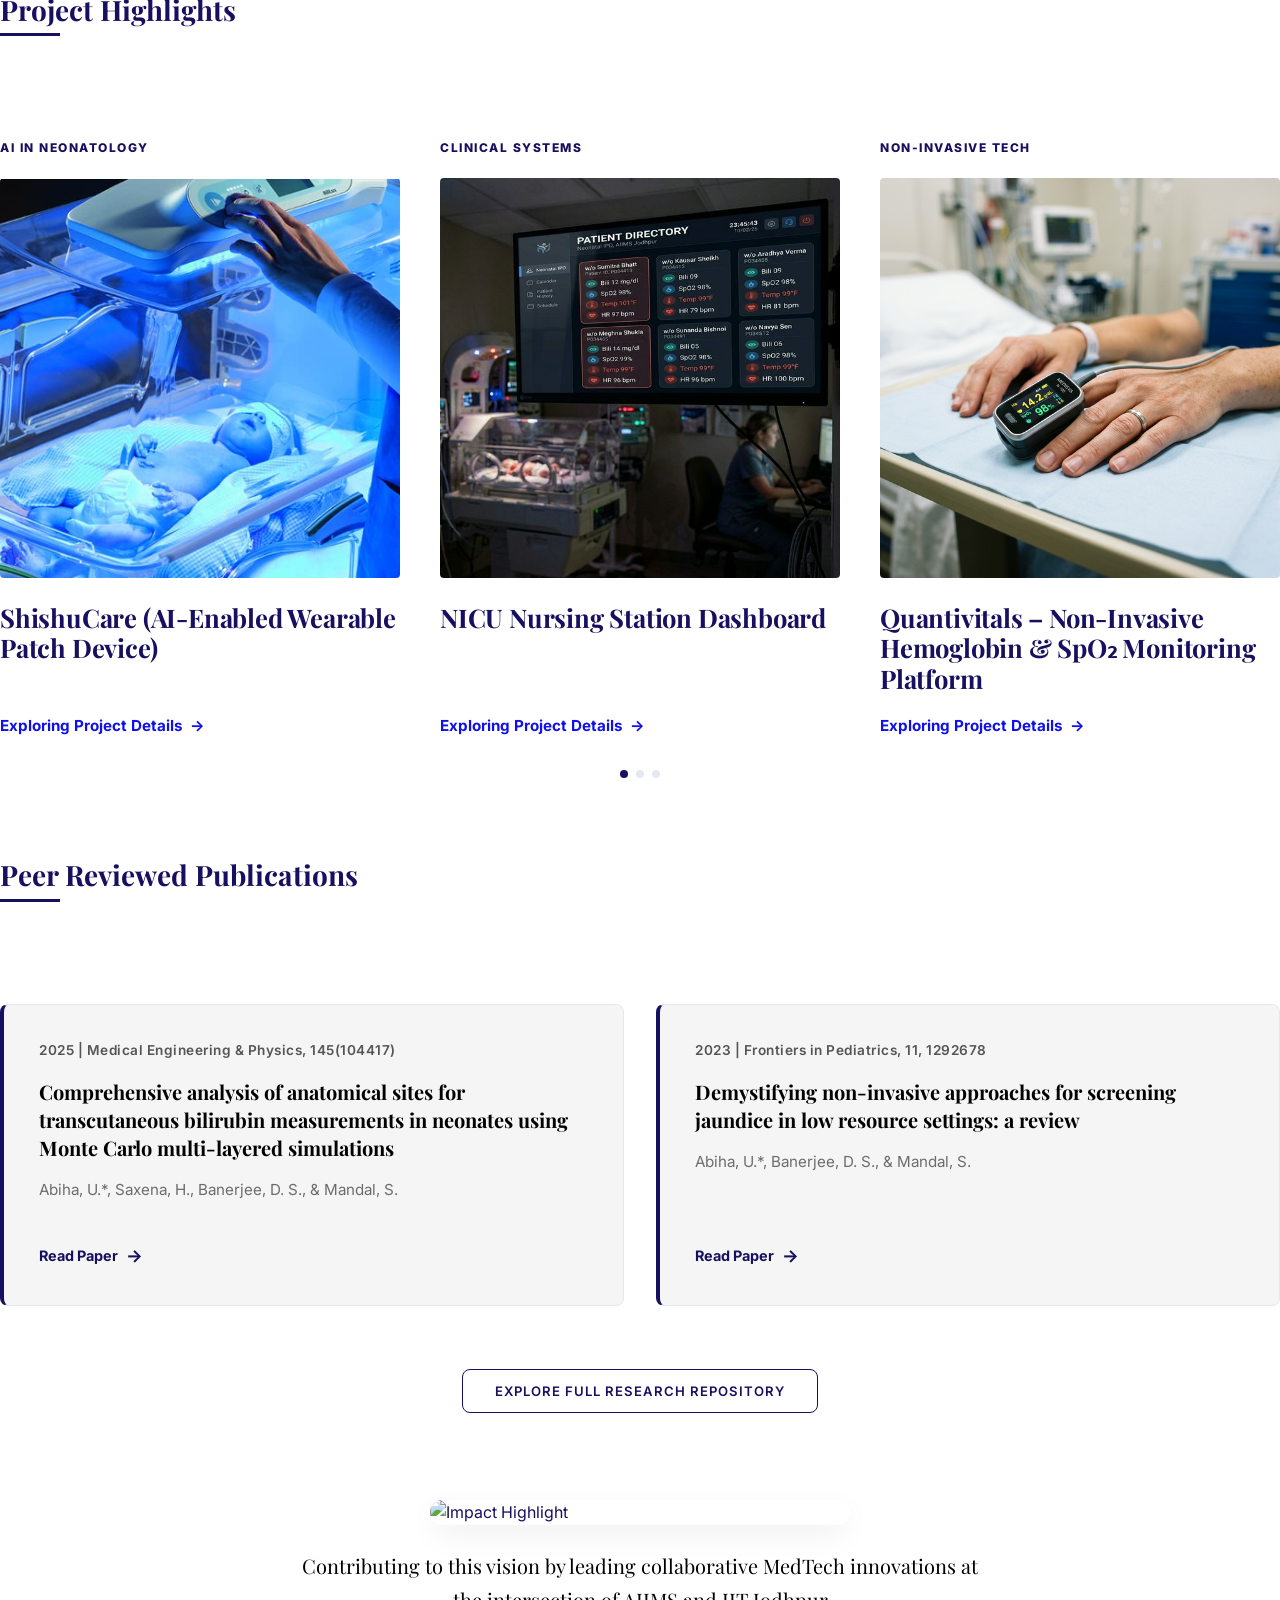
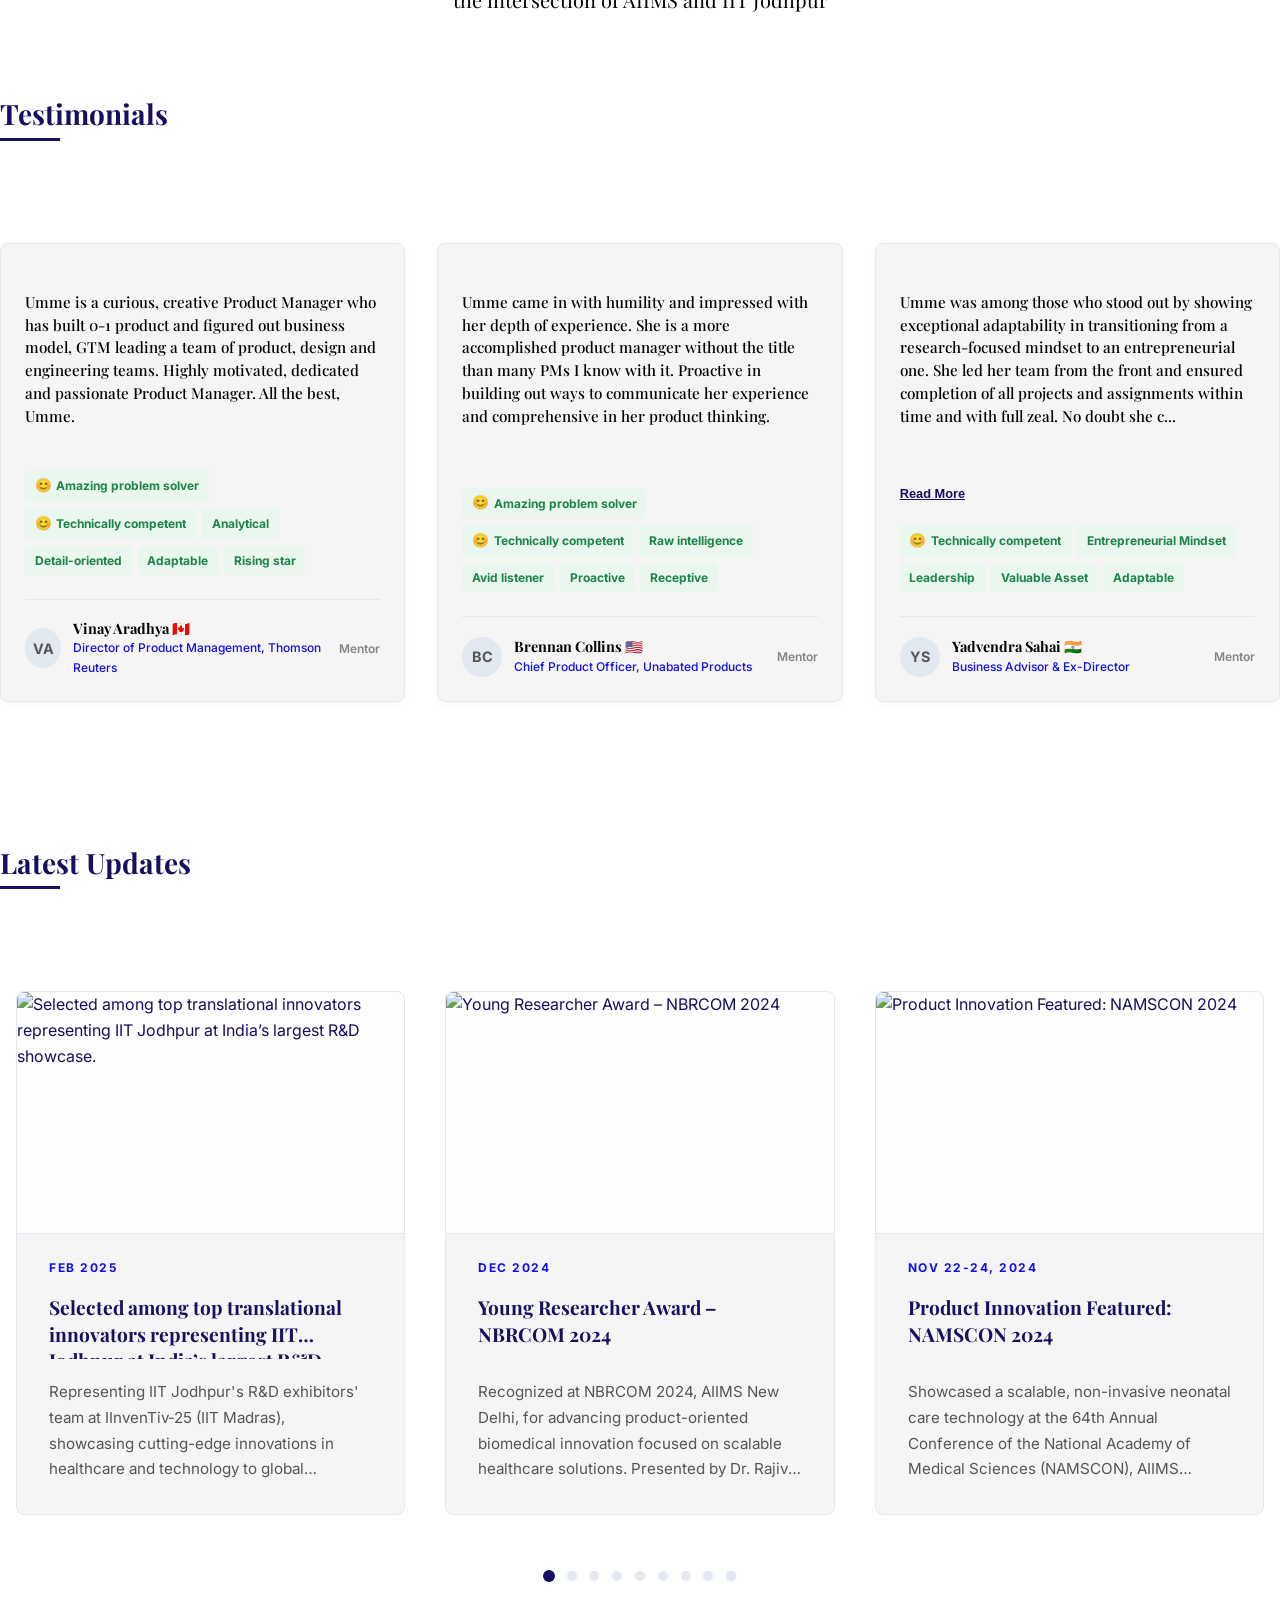
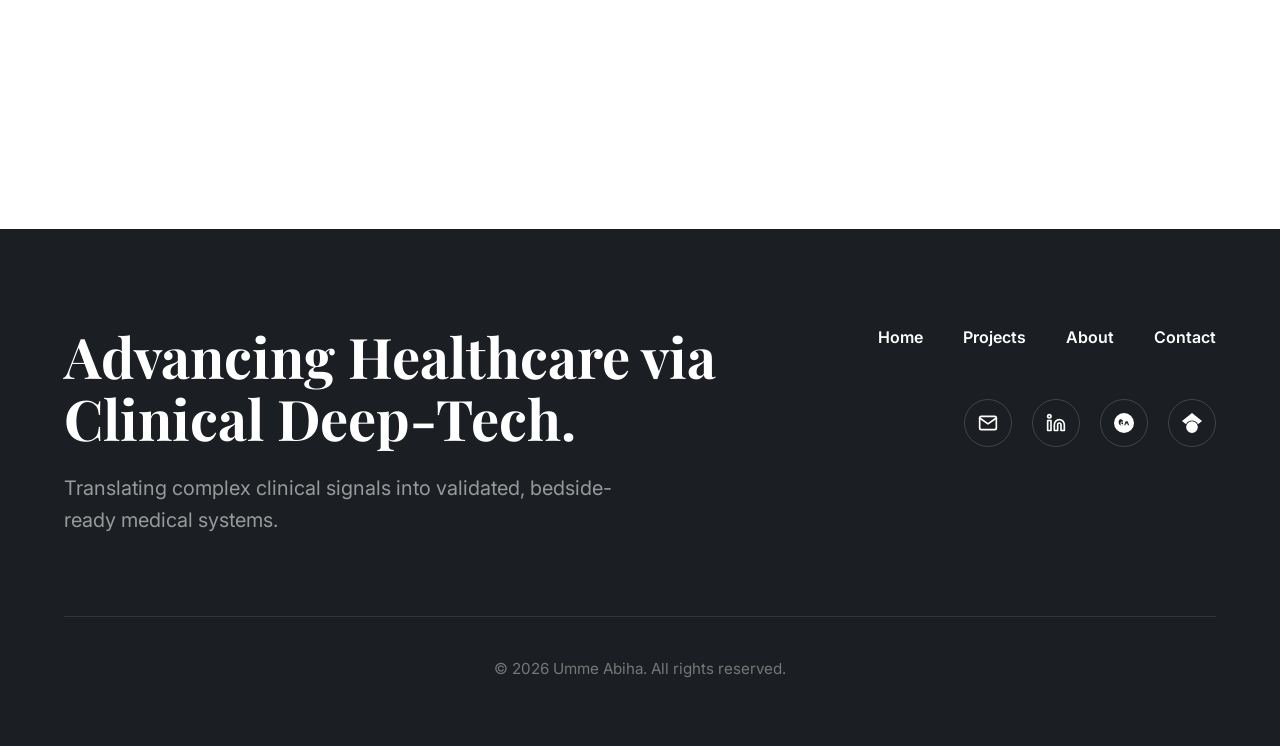
==== commit a854c872: "Remove 'Curated by' credits and center-align the copyright notice in the footer." ====
--- a/index.html
+++ b/index.html
@@ -107,7 +107,7 @@
                 </div>
                 <div class="footer-bottom-row">
                     <p class="copyright">© 2026 Umme Abiha. All rights reserved.</p>
-                    <p class="credits">Curated by <strong>Umme Abiha</strong></p>
+
                 </div>
             </div>
         </footer>
--- a/css/styles.css
+++ b/css/styles.css
@@ -936,7 +936,7 @@
 
 .footer-bottom-row {
     display: flex;
-    justify-content: space-between;
+    justify-content: center;
     align-items: center;
     padding-top: 2.5rem;
     border-top: 1px solid #333;
@@ -1582,9 +1582,26 @@
         margin-top: 1rem !important;
     }
 
+    .home-pub-grid {
+        grid-template-columns: 1fr !important;
+        gap: 1.5rem !important;
+    }
+
     /* Specific overrides for sections with nested divs having margins */
     #home-publications>div:last-child {
-        margin-top: 1.25rem !important;
+        margin-top: 2rem !important;
+    }
+
+    /* Fix for the Explore Full Research Repository button on mobile */
+    #home-publications > div:last-child a.btn-primary {
+        padding: 0.8rem 1.25rem !important;
+        font-size: 0.75rem !important;
+        width: auto !important;
+        max-width: 90% !important;
+        display: inline-block !important;
+        white-space: normal !important;
+        line-height: 1.4 !important;
+        letter-spacing: 0.5px !important;
     }
 
     .hero-impact-section {
@@ -1621,7 +1638,7 @@
     .about-edu-exp-grid {
         grid-template-columns: 1fr !important;
         gap: 2rem !important;
-        margin-bottom: 4rem !important;
+        margin-bottom: 2rem !important;
     }
 
     .about-edu-exp-grid > div {
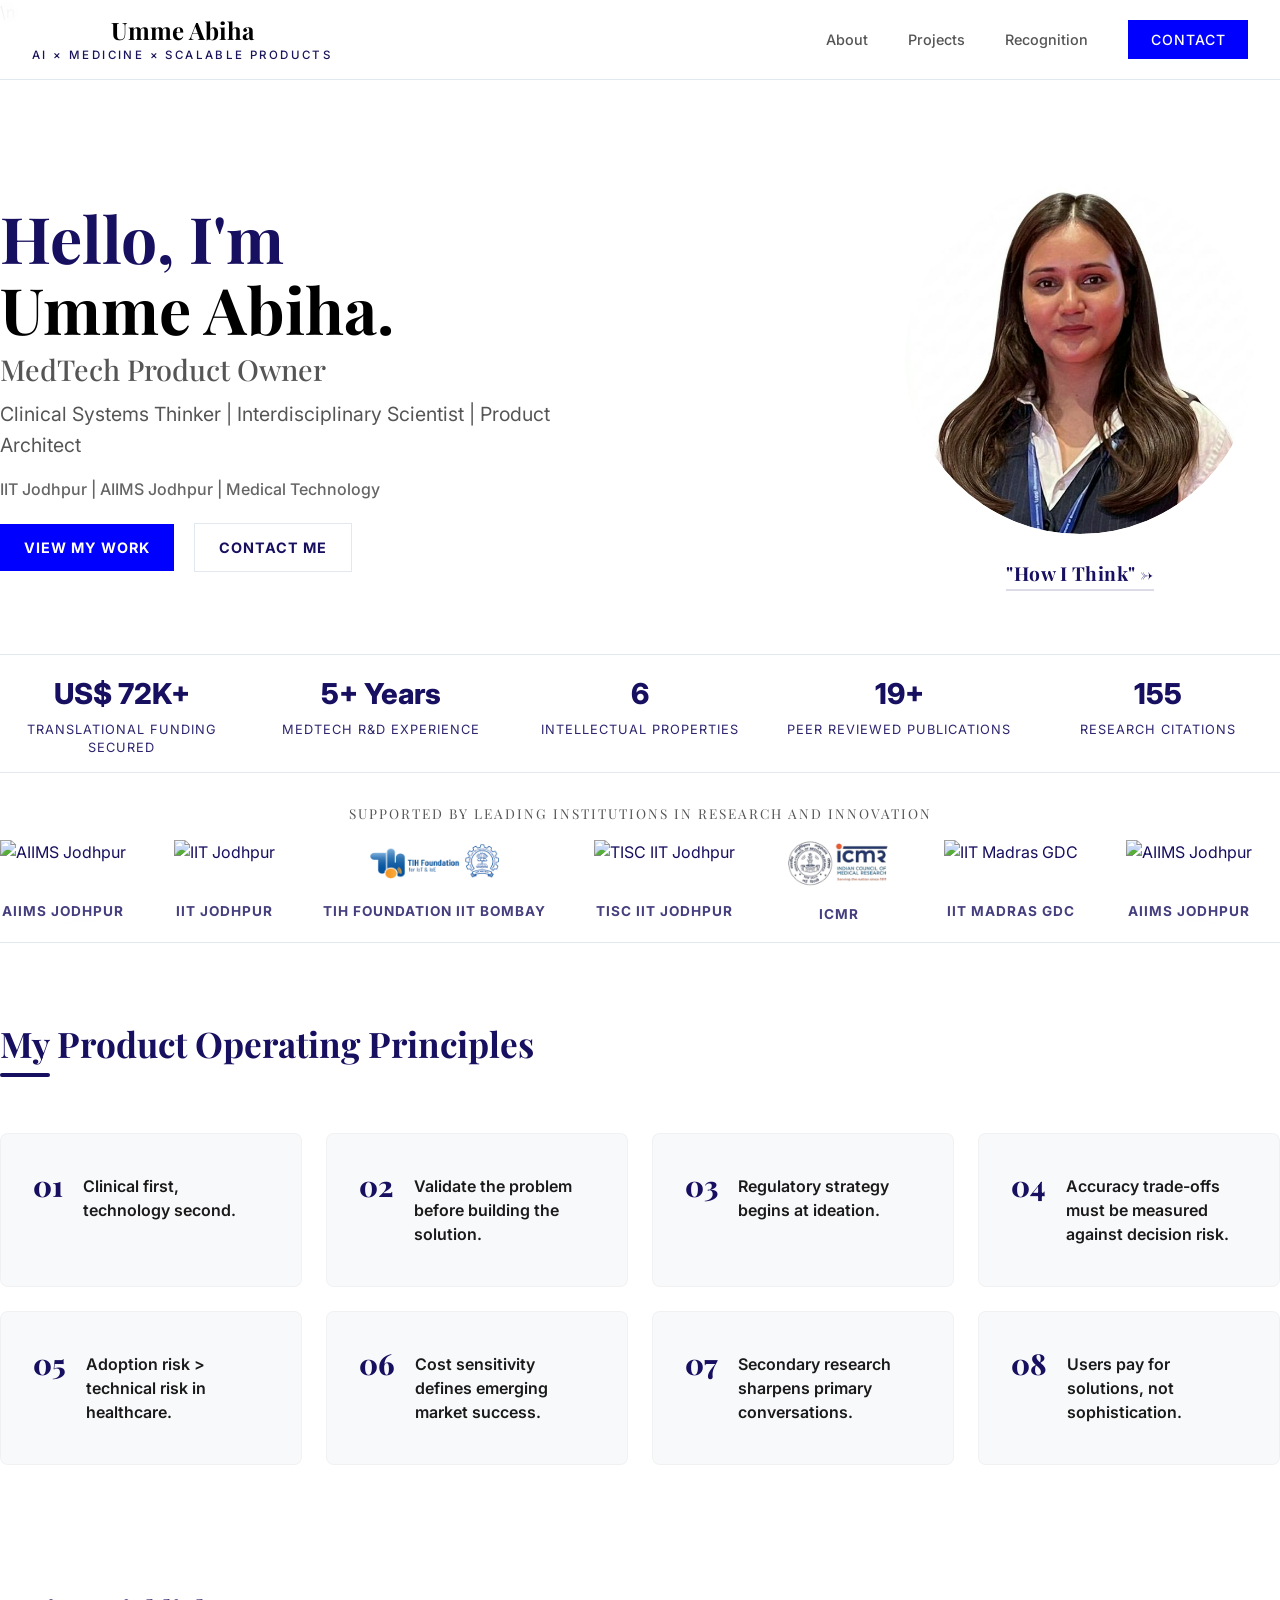
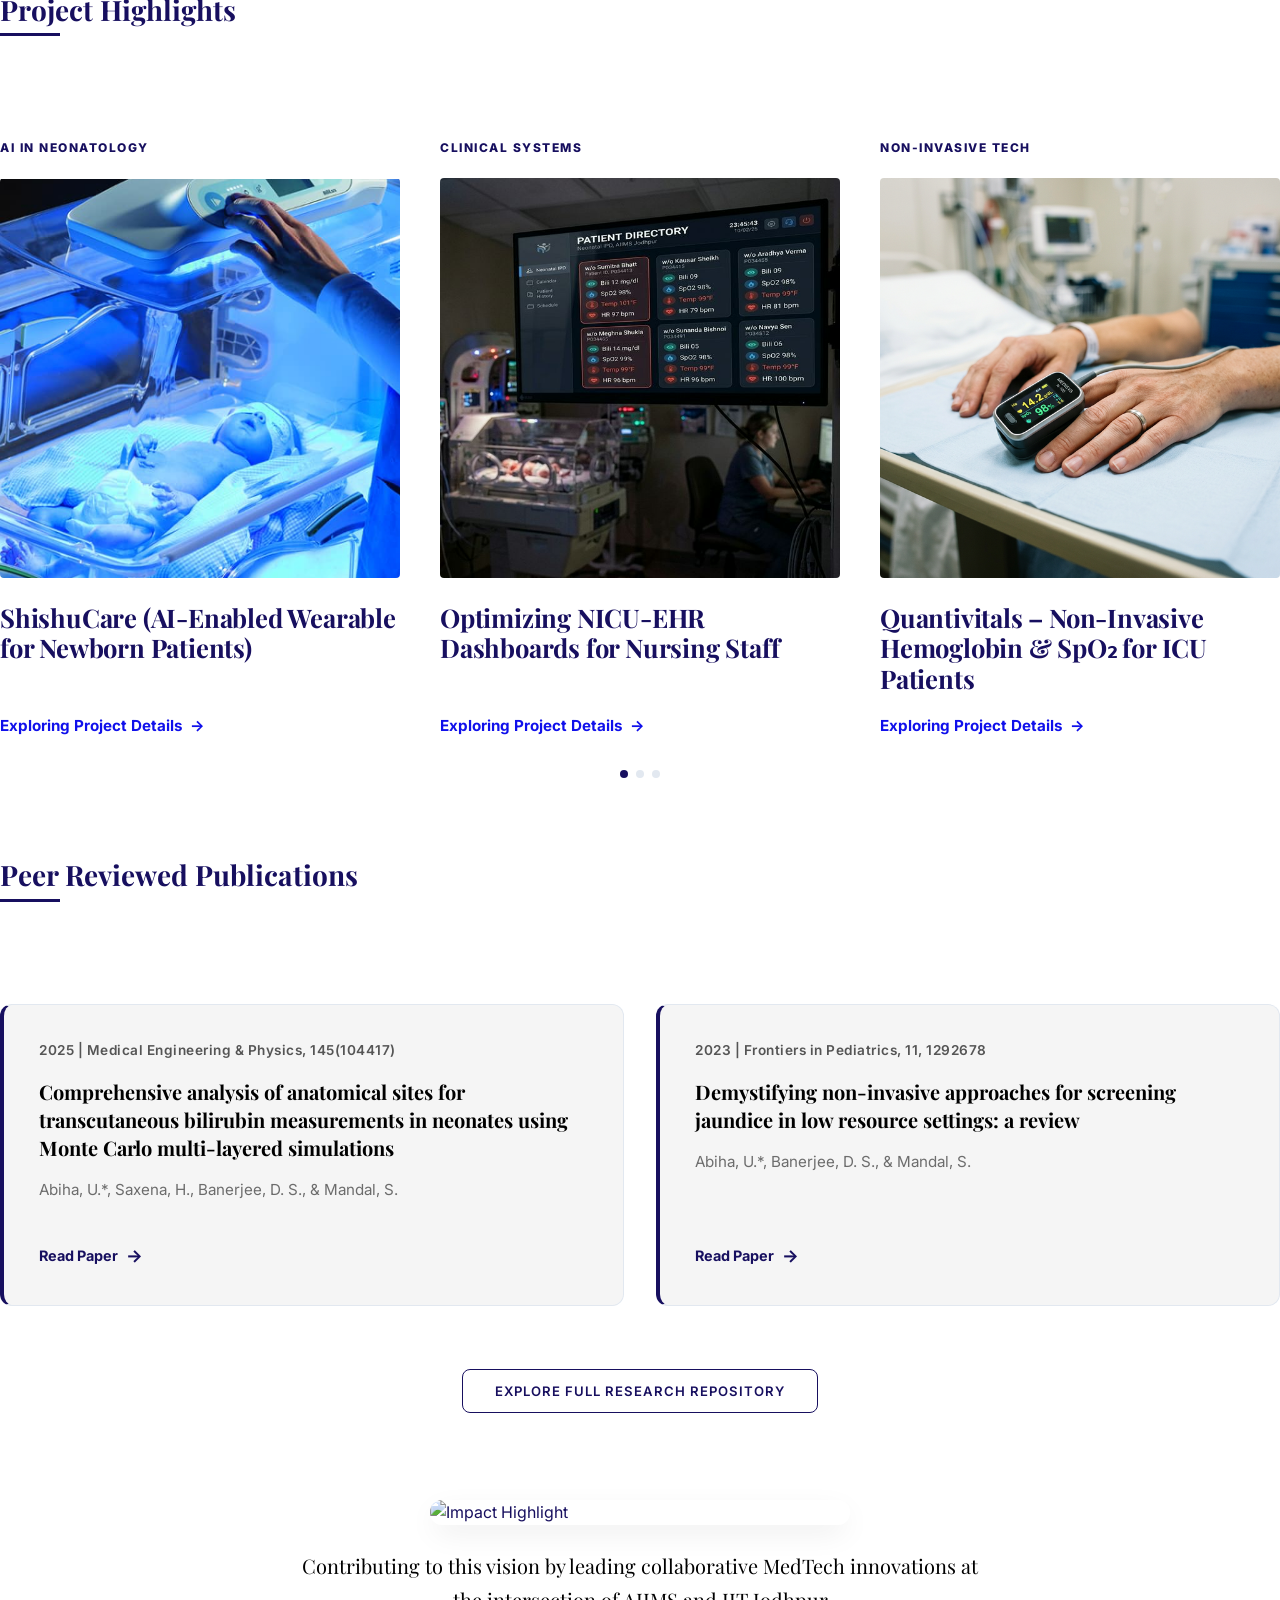
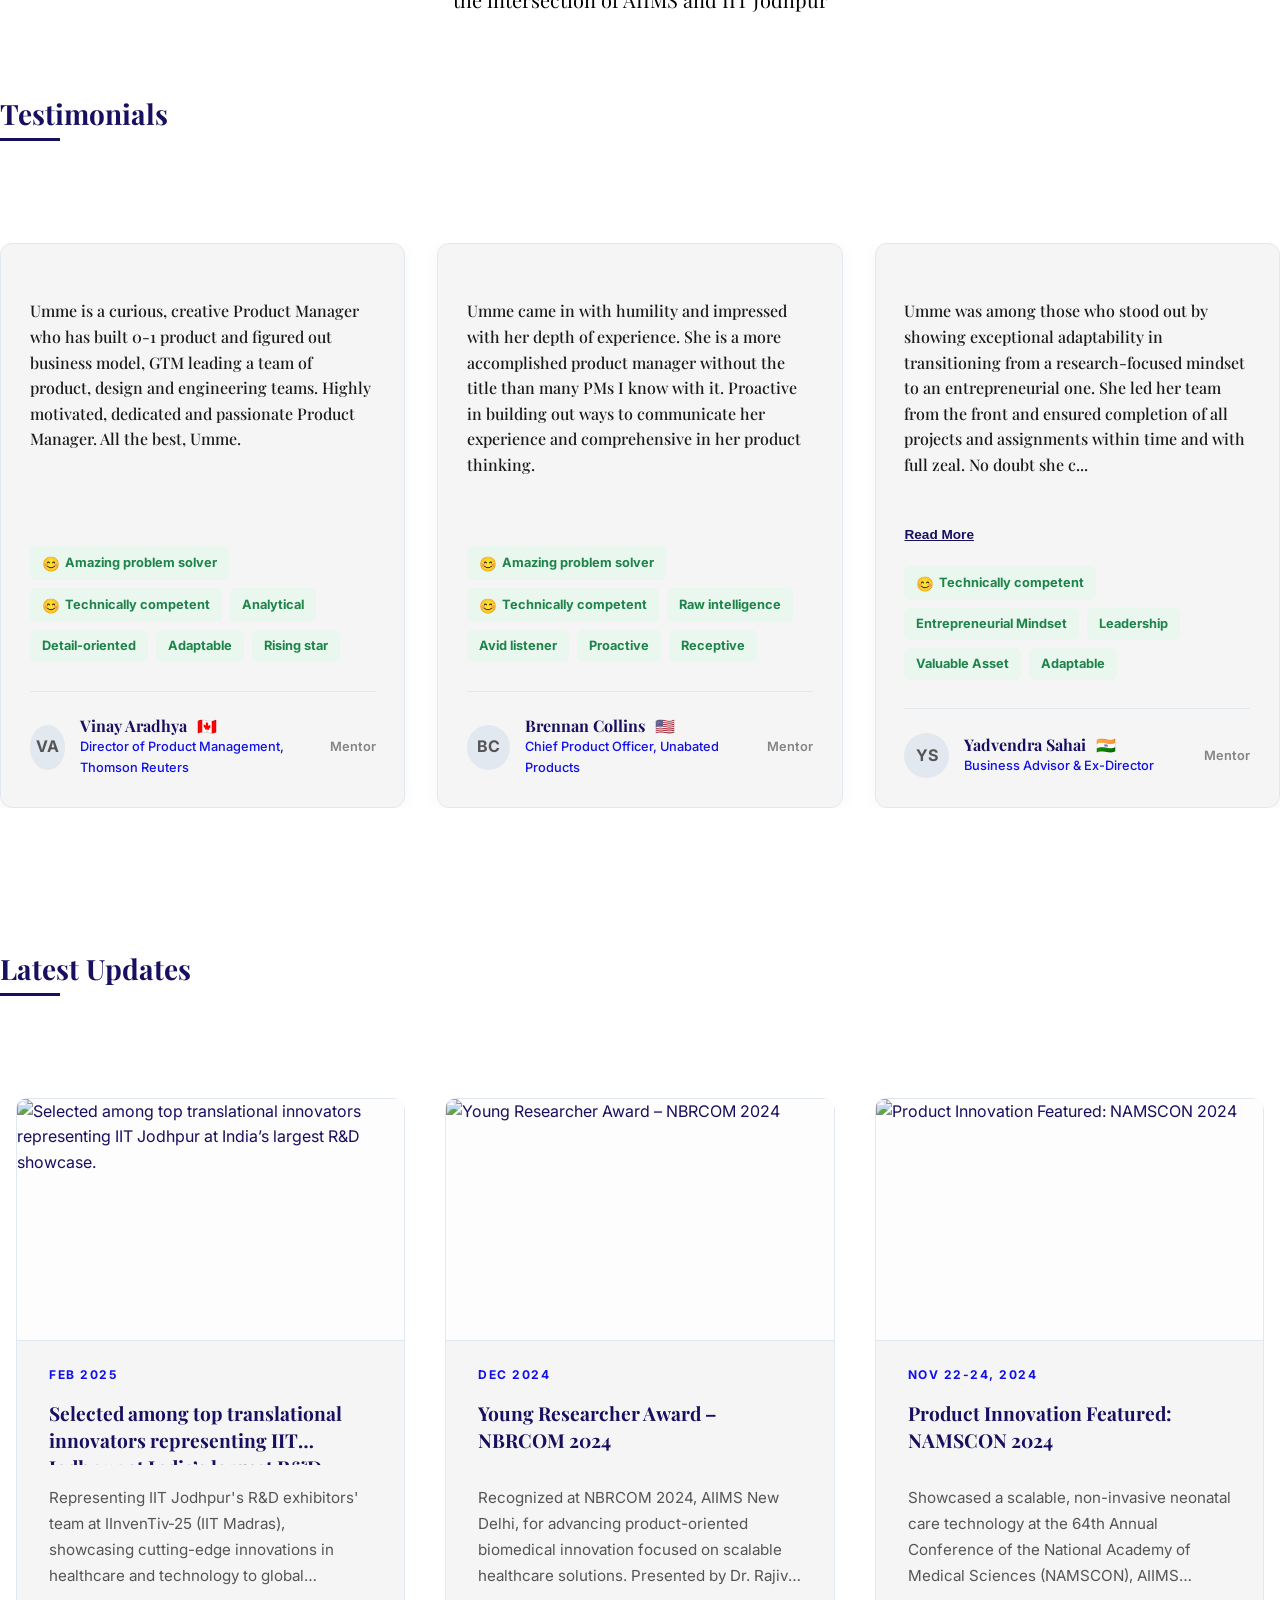
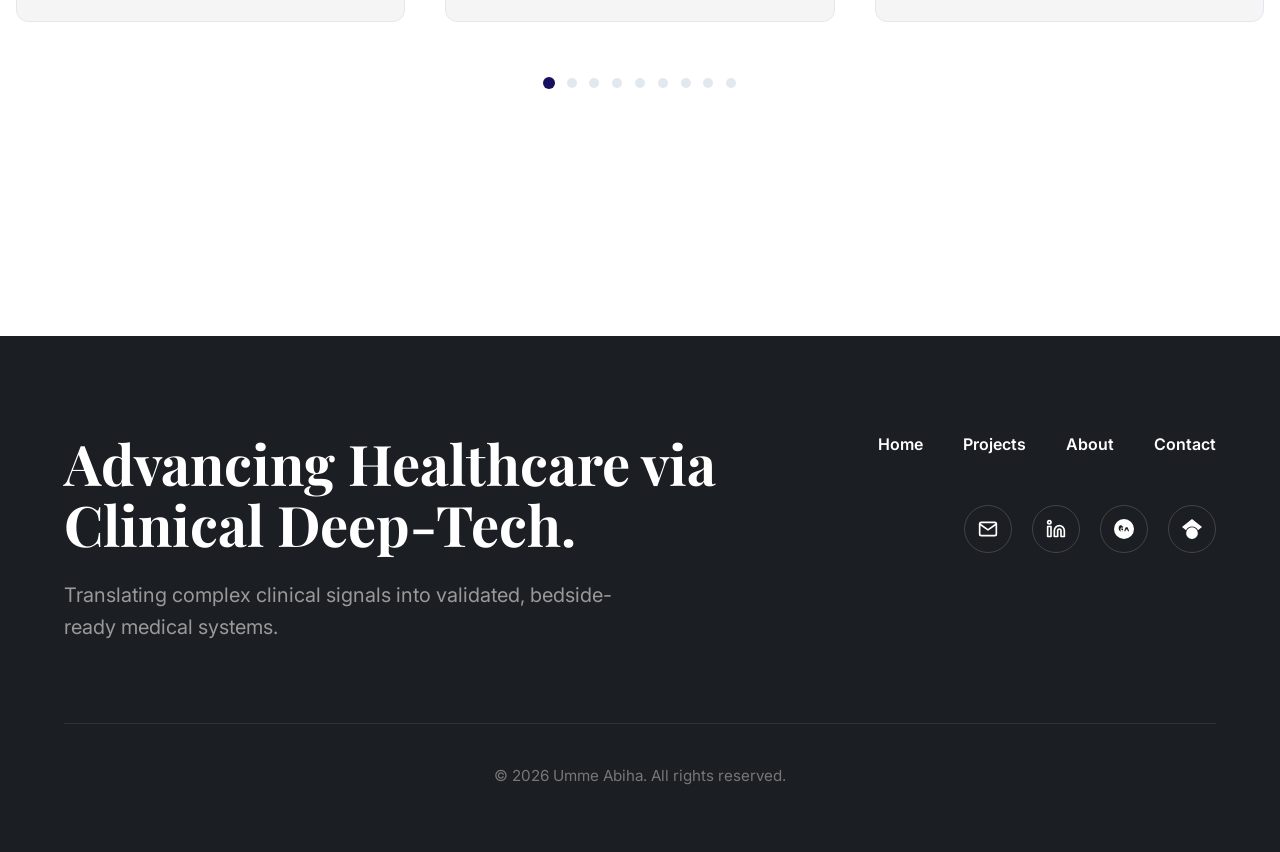
==== commit 6e5e0392: "Refactor: Redesign projects grid as 3-column compact cards, add new research portfolio page, and ref" ====
--- a/index.html
+++ b/index.html
@@ -15,7 +15,7 @@
         rel="stylesheet">
 
     <!-- Styles -->
-    <link rel="stylesheet" href="css/styles.css?v=7">
+    <link rel="stylesheet" href="css/styles.css?v=11">
 </head>
 
 <body>
@@ -114,9 +114,9 @@
     </div>
 
     <!-- Scripts -->
-    <script src="js/data.js?v=7"></script>
-    <script src="js/views.js?v=7"></script>
-    <script src="js/app.js?v=7"></script>
+    <script src="js/data.js?v=17"></script>
+    <script src="js/views.js?v=17"></script>
+    <script src="js/app.js?v=17"></script>
 </body>
 
 </html>
--- a/css/styles.css
+++ b/css/styles.css
@@ -362,41 +362,60 @@
 /* Card Styles */
 .card-grid {
     display: grid;
-    grid-template-columns: repeat(auto-fill, minmax(300px, 1fr));
-    gap: var(--spacing-lg);
+    grid-template-columns: repeat(3, 1fr) !important;
+    gap: 1.5rem;
+}
+
+@media (max-width: 1200px) {
+    .card-grid {
+        grid-template-columns: repeat(2, 1fr) !important;
+    }
+}
+
+@media (max-width: 768px) {
+    .card-grid {
+        grid-template-columns: 1fr !important;
+        gap: 1.5rem;
+    }
 }
 
 .card {
     background: var(--color-bg-alt);
     border: 1px solid var(--color-border);
-    border-radius: 8px;
-    padding: 1.25rem 1.5rem;
+    border-radius: 12px;
+    padding: 1.25rem;
     transition: var(--transition-normal);
+    display: flex;
+    flex-direction: column;
+    justify-content: flex-start;
 }
 
 .card:hover {
-    transform: translateY(-3px);
+    transform: translateY(-5px);
     border-color: var(--color-accent);
-    box-shadow: 0 6px 20px -8px rgba(0, 0, 0, 0.4);
+    box-shadow: 0 10px 25px -10px rgba(0, 0, 0, 0.1);
 }
 
 .card-date {
     font-size: 0.8rem;
     color: var(--color-secondary);
-    margin-bottom: 0.4rem;
+    margin-bottom: 0.5rem;
     text-transform: uppercase;
-    letter-spacing: 1px;
+    letter-spacing: 1.2px;
+    font-weight: 700;
 }
 
 .card-title {
-    font-size: 1.05rem;
-    margin-bottom: 0.4rem;
+    font-size: 1.4rem;
+    margin-bottom: 0.6rem;
     color: var(--color-text-main);
+    line-height: 1.3;
 }
 
 .card-desc {
     color: var(--color-text-muted);
-    font-size: 0.85rem;
+    font-size: 0.95rem;
+    line-height: 1.5;
 }
 
 /* IP List Styles */
@@ -618,6 +637,14 @@
     #hero p {
         font-size: 1rem !important;
         margin-bottom: 0.75rem !important;
+    }
+
+    /* Testimonials Mobile Toggle */
+    .testimonials-desktop {
+        display: none !important;
+    }
+    .testimonials-mobile {
+        display: flex !important;
     }
 
     /* Tighten stats strip margin */
@@ -1364,6 +1391,14 @@
         grid-template-columns: 1fr !important;
     }
 
+    /* Fix: testimonial role text inside #hero was inheriting the broad
+       "#hero p { font-size: 1rem }" rule. Lock it back to 0.75rem to
+       match the About page testimonials. */
+    #hero .testimonial-card p {
+        font-size: 0.75rem !important;
+        margin-bottom: 0 !important;
+    }
+
     /* Home publications: 2-col → 1-col */
     .home-pub-grid {
         grid-template-columns: 1fr !important;
